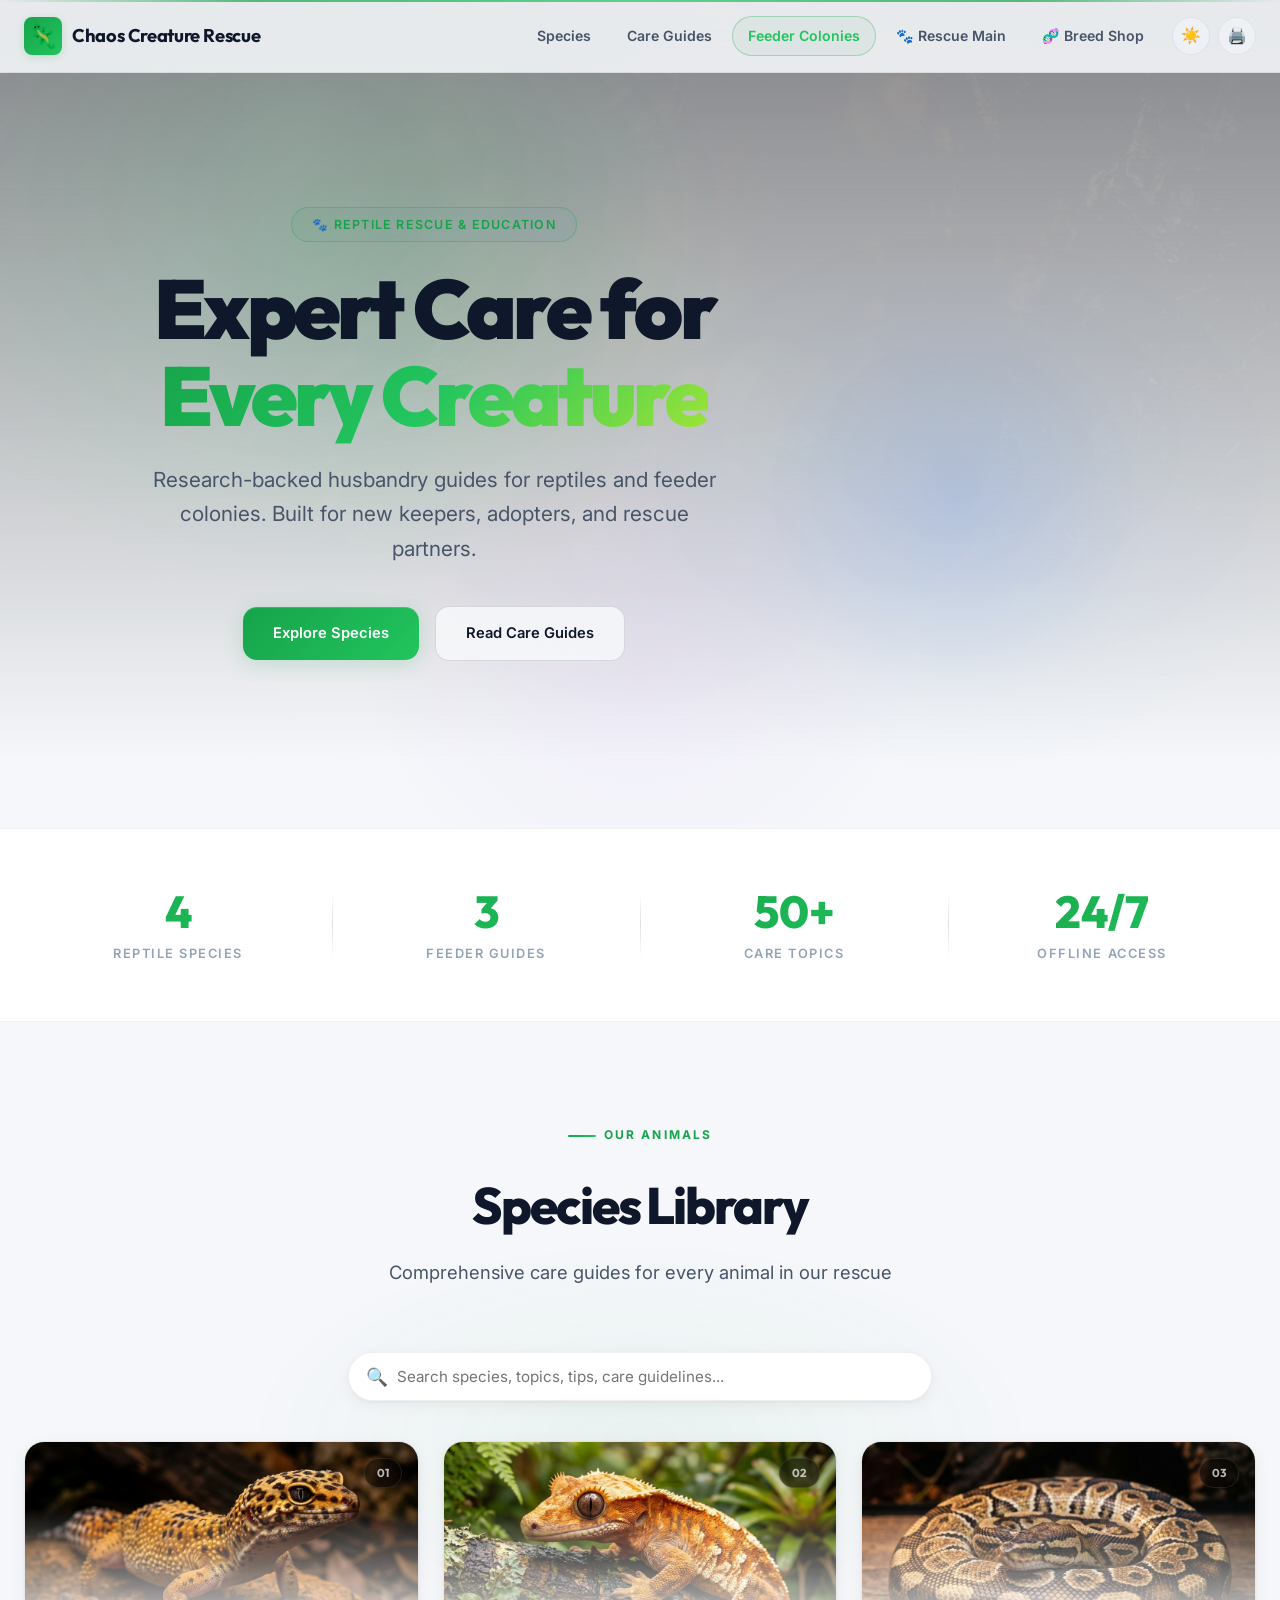
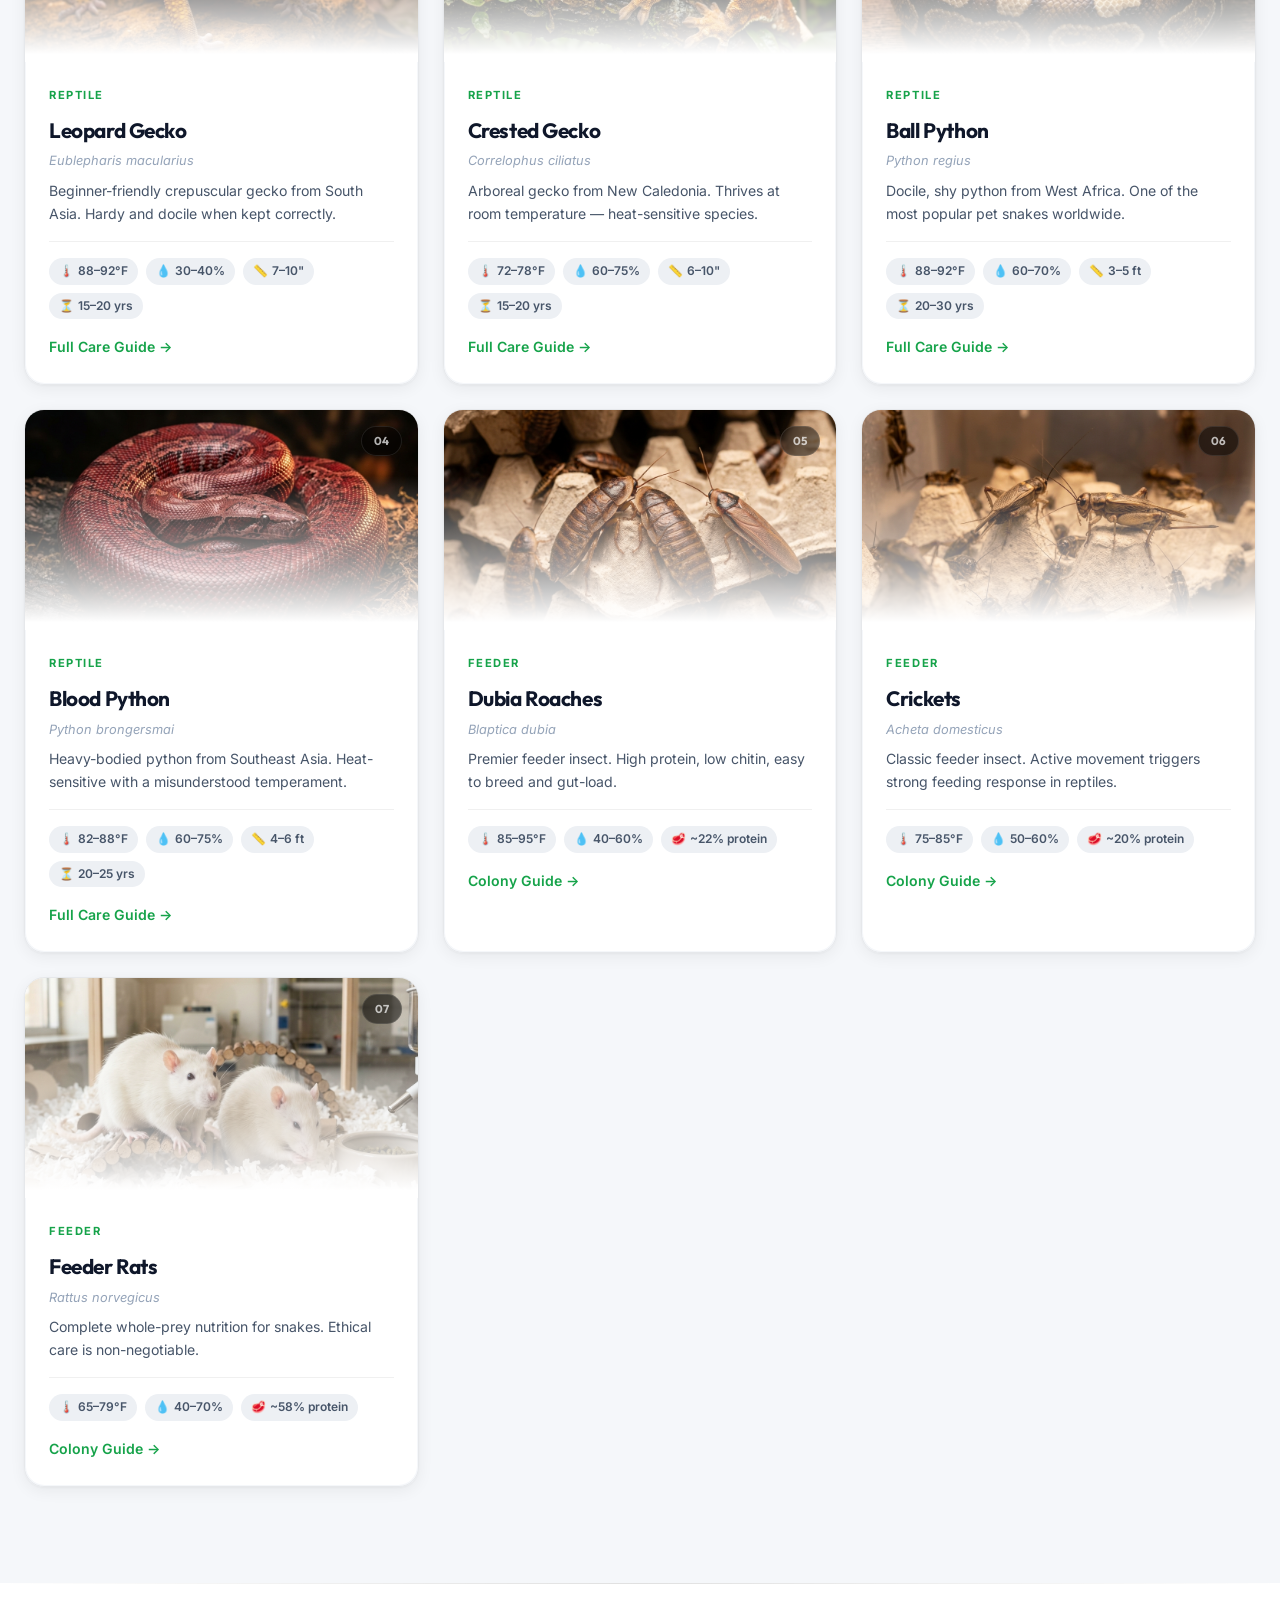
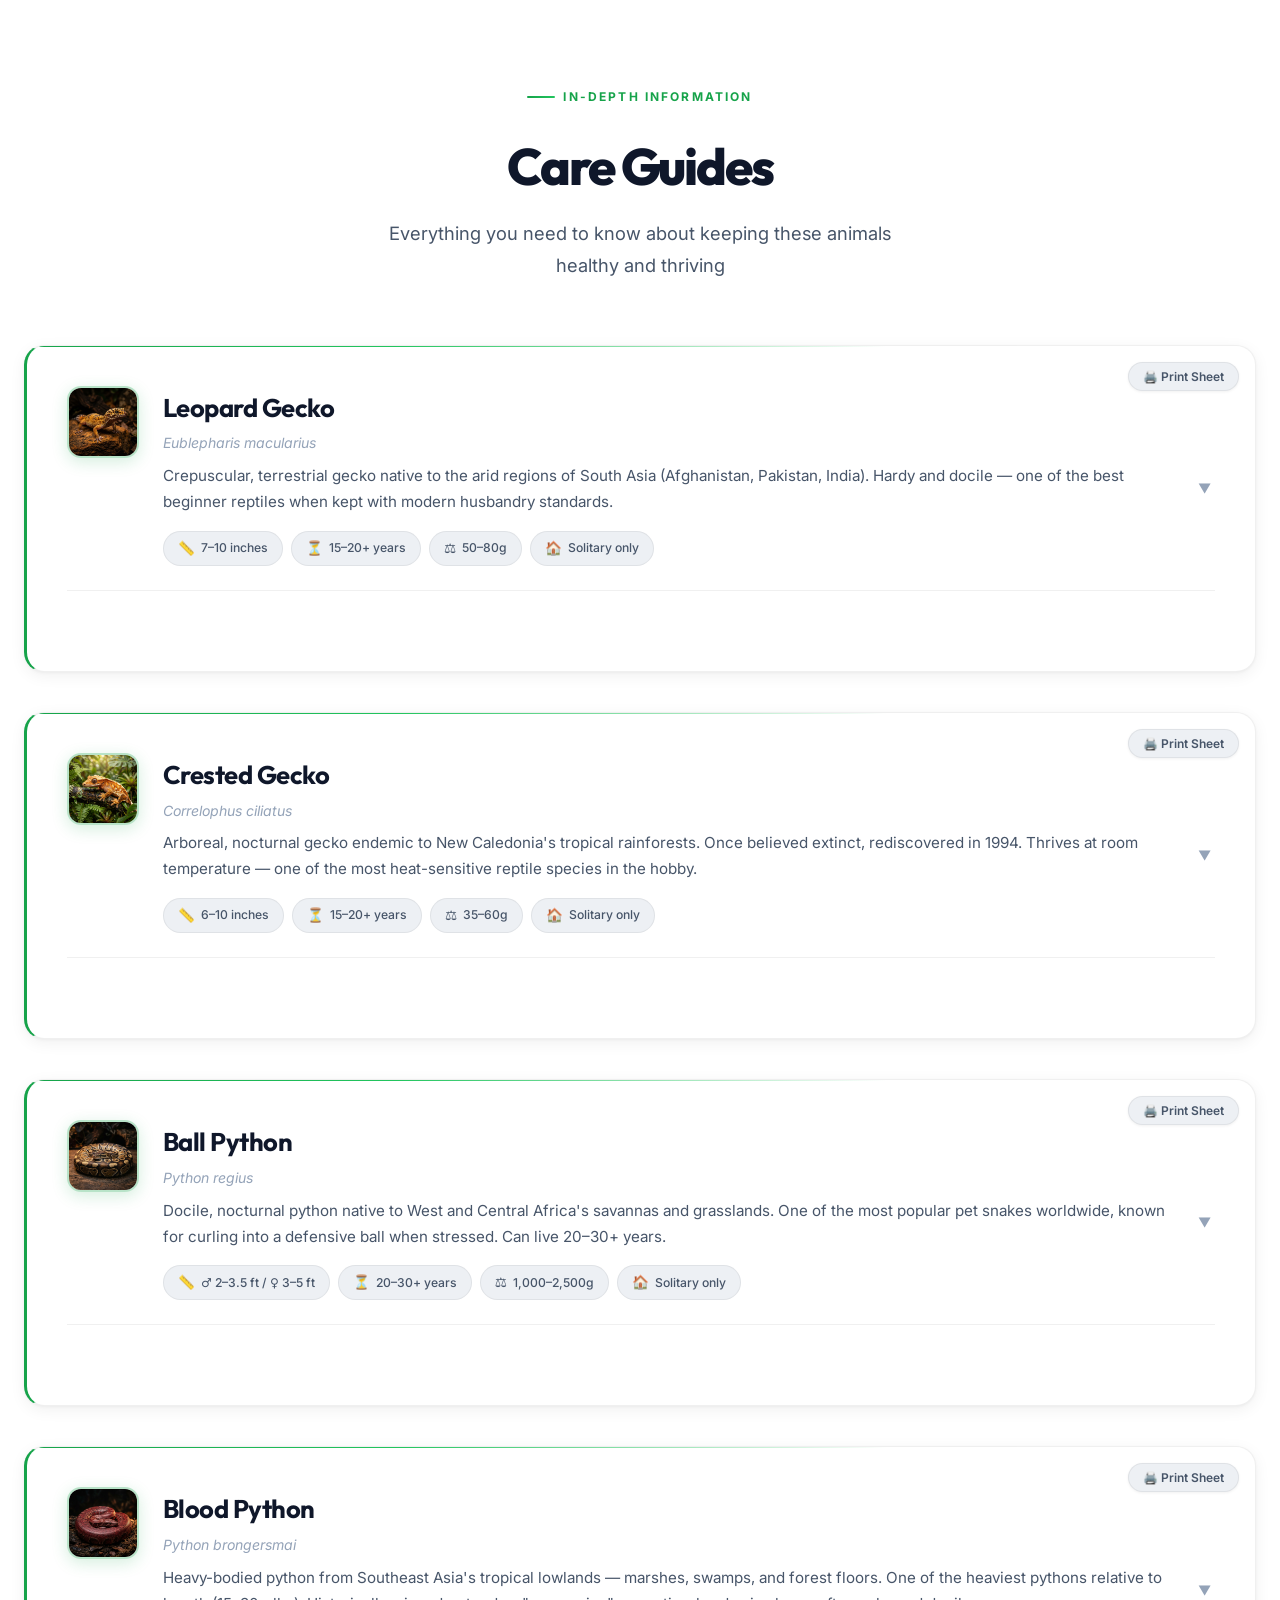
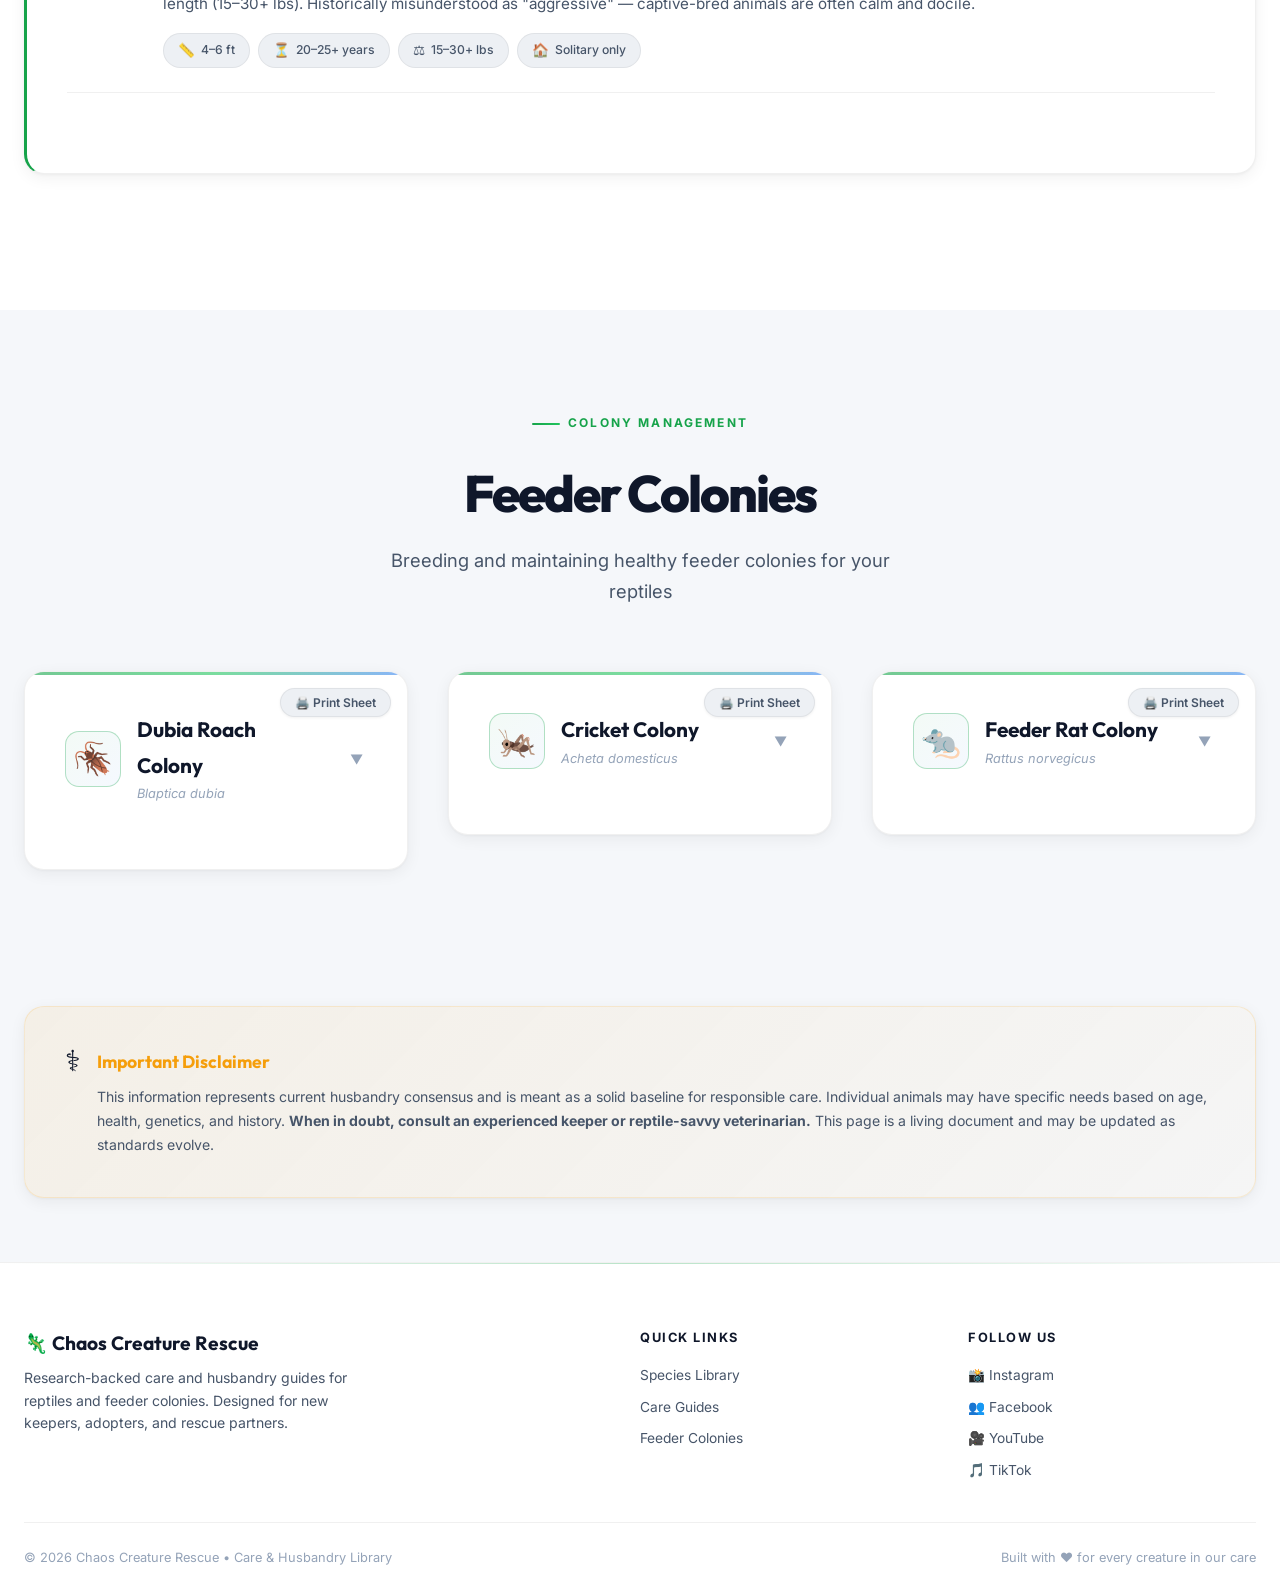
==== info/index.html @ b4761c8a "Initial commit of Chaos Creatures website: Rescue main, Care library, and Breed Shop." ====
<!DOCTYPE html>
<html lang="en">
<head>
  <meta charset="UTF-8" />
  <meta name="viewport" content="width=device-width, initial-scale=1.0" />
  <meta name="description" content="Chaos Creature Rescue — Expert care and husbandry guides for reptiles and feeder colonies. Accurate, research-backed information for keepers, adopters, and rescue partners." />
  <meta name="theme-color" content="#0a0c10" />
  <meta name="apple-mobile-web-app-capable" content="yes" />
  <meta name="apple-mobile-web-app-status-bar-style" content="black-translucent" />

  <title>Chaos Creature Rescue · Care &amp; Husbandry Library</title>

  <link rel="manifest" href="manifest.json" />
  <link rel="icon" href="data:image/svg+xml,<svg xmlns='http://www.w3.org/2000/svg' viewBox='0 0 100 100'><text y='.9em' font-size='90'>🦎</text></svg>" />
  <link rel="apple-touch-icon" href="data:image/svg+xml,<svg xmlns='http://www.w3.org/2000/svg' viewBox='0 0 100 100'><text y='.9em' font-size='90'>🦎</text></svg>" />

  <link rel="preconnect" href="https://fonts.googleapis.com" />
  <link rel="preconnect" href="https://fonts.gstatic.com" crossorigin />
  <link href="https://fonts.googleapis.com/css2?family=Inter:wght@300;400;500;600;700;800;900&family=Outfit:wght@400;500;600;700;800&display=swap" rel="stylesheet" />
  <link rel="stylesheet" href="styles.css" />
</head>

<body>

<!-- SKIP LINK -->
<a href="#main-content" class="skip-link">Skip to main content</a>

<!-- OVERLAY FOR MOBILE NAV -->
<div class="nav-overlay" id="navOverlay"></div>

<!-- ============================================================
     NAVIGATION
     ============================================================ -->
<header class="navbar-fixed" id="navbar">
  <nav class="navbar" aria-label="Main navigation">
    <div class="container">
      <div class="nav-brand">
        <span class="logo-icon" aria-hidden="true">🦎</span>
        <h2>Chaos Creature Rescue</h2>
      </div>

      <button class="nav-toggle" id="navToggle" aria-label="Toggle navigation menu" aria-expanded="false">
        <span></span>
        <span></span>
        <span></span>
      </button>

      <ul class="nav-menu" id="navMenu" role="menubar">
        <li role="none"><a href="#species" role="menuitem">Species</a></li>
        <li role="none"><a href="#guides" role="menuitem">Care Guides</a></li>
        <li role="none"><a href="#feeders" role="menuitem">Feeder Colonies</a></li>
        <li role="none"><a href="http://www.chaoscreaturesmi.org" role="menuitem">🐾 Rescue Main</a></li>
        <li role="none"><a href="http://www.chaoscreaturesmi.online" role="menuitem">🧬 Breed Shop</a></li>


        <!-- Actions Grouped -->
        <li class="nav-actions-group" role="none">
          <button class="theme-btn" id="themeToggle" aria-label="Toggle dark/light theme" title="Toggle theme">🌙</button>
          <button class="nav-action-btn" id="printBtn" aria-label="Print care guides" title="Print">🖨️</button>
          <span id="installBtnWrapper" style="display:none;">
            <button class="nav-action-btn" id="installBtn" aria-label="Install app" title="Install App">📲</button>
          </span>
        </li>
      </ul>
    </div>
  </nav>
</header>

<!-- ============================================================
     MAIN CONTENT
     ============================================================ -->
<main id="main-content">

<!-- ============================================================
     HERO SECTION
     ============================================================ -->
<section class="hero">
  <div class="hero-bg" aria-hidden="true"></div>
  <div class="container">
    <div class="hero-content">
      <div class="hero-label">🐾 Reptile Rescue &amp; Education</div>
      <h1 class="hero-title">
        Expert Care for<br /><span class="accent">Every Creature</span>
      </h1>
      <p class="hero-subtitle">
        Research-backed husbandry guides for reptiles and feeder colonies. Built for new keepers, adopters, and rescue partners.
      </p>
      <div class="hero-actions">
        <a href="#species" class="btn btn-primary">Explore Species</a>
        <a href="#guides" class="btn btn-secondary">Read Care Guides</a>
      </div>
    </div>
  </div>
</section>

<!-- ============================================================
     STATS BAR
     ============================================================ -->
<div class="stats-bar">
  <div class="container">
    <div class="stats-grid">
      <div class="stat-item animate-on-scroll">
        <h3>4</h3>
        <p>Reptile Species</p>
      </div>
      <div class="stat-item animate-on-scroll">
        <h3>3</h3>
        <p>Feeder Guides</p>
      </div>
      <div class="stat-item animate-on-scroll">
        <h3>50+</h3>
        <p>Care Topics</p>
      </div>
      <div class="stat-item animate-on-scroll">
        <h3>24/7</h3>
        <p>Offline Access</p>
      </div>
    </div>
  </div>
</div>

<!-- ============================================================
     SPECIES GRID
     ============================================================ -->
<section class="species-section" id="species">
  <div class="container">
    <div class="section-header">
      <div class="section-label">Our Animals</div>
      <h2>Species Library</h2>
      <p>Comprehensive care guides for every animal in our rescue</p>
    </div>

    <!-- Search Library Centered -->
    <div class="library-search-container animate-on-scroll">
      <span class="search-icon" aria-hidden="true">🔍</span>
      <input type="search" id="searchInput" placeholder="Search species, topics, tips, care guidelines..." aria-label="Search care library" autocomplete="off" />
      <button id="searchClear" class="search-clear" aria-label="Clear search" style="display:none;">✕</button>
    </div>

    <div class="species-grid stagger-children" id="speciesGrid">

      <!-- LEOPARD GECKO -->
      <article class="species-card animate-on-scroll" data-species="leopard-gecko">
        <div class="card-image-wrapper">
          <img src="images/leopard-gecko.png" alt="Leopard Gecko — Eublepharis macularius" class="card-image" loading="lazy" />
          <div class="card-number">01</div>
        </div>
        <div class="card-body">
          <div class="card-category">Reptile</div>
          <h3>Leopard Gecko</h3>
          <p class="card-scientific">Eublepharis macularius</p>
          <p class="card-desc">Beginner-friendly crepuscular gecko from South Asia. Hardy and docile when kept correctly.</p>
          <div class="card-meta">
            <div class="meta-item">🌡️ <span>88–92°F</span></div>
            <div class="meta-item">💧 <span>30–40%</span></div>
            <div class="meta-item">📏 <span>7–10"</span></div>
            <div class="meta-item">⏳ <span>15–20 yrs</span></div>
          </div>
          <a href="#guide-leopard-gecko" class="card-link">Full Care Guide →</a>
        </div>
      </article>

      <!-- CRESTED GECKO -->
      <article class="species-card animate-on-scroll" data-species="crested-gecko">
        <div class="card-image-wrapper">
          <img src="images/crested-gecko.png" alt="Crested Gecko — Correlophus ciliatus" class="card-image" loading="lazy" />
          <div class="card-number">02</div>
        </div>
        <div class="card-body">
          <div class="card-category">Reptile</div>
          <h3>Crested Gecko</h3>
          <p class="card-scientific">Correlophus ciliatus</p>
          <p class="card-desc">Arboreal gecko from New Caledonia. Thrives at room temperature — heat-sensitive species.</p>
          <div class="card-meta">
            <div class="meta-item">🌡️ <span>72–78°F</span></div>
            <div class="meta-item">💧 <span>60–75%</span></div>
            <div class="meta-item">📏 <span>6–10"</span></div>
            <div class="meta-item">⏳ <span>15–20 yrs</span></div>
          </div>
          <a href="#guide-crested-gecko" class="card-link">Full Care Guide →</a>
        </div>
      </article>

      <!-- BALL PYTHON -->
      <article class="species-card animate-on-scroll" data-species="ball-python">
        <div class="card-image-wrapper">
          <img src="images/ball-python.png" alt="Ball Python — Python regius" class="card-image" loading="lazy" />
          <div class="card-number">03</div>
        </div>
        <div class="card-body">
          <div class="card-category">Reptile</div>
          <h3>Ball Python</h3>
          <p class="card-scientific">Python regius</p>
          <p class="card-desc">Docile, shy python from West Africa. One of the most popular pet snakes worldwide.</p>
          <div class="card-meta">
            <div class="meta-item">🌡️ <span>88–92°F</span></div>
            <div class="meta-item">💧 <span>60–70%</span></div>
            <div class="meta-item">📏 <span>3–5 ft</span></div>
            <div class="meta-item">⏳ <span>20–30 yrs</span></div>
          </div>
          <a href="#guide-ball-python" class="card-link">Full Care Guide →</a>
        </div>
      </article>

      <!-- BLOOD PYTHON -->
      <article class="species-card animate-on-scroll" data-species="blood-python">
        <div class="card-image-wrapper">
          <img src="images/blood-python.png" alt="Blood Python — Python brongersmai" class="card-image" loading="lazy" />
          <div class="card-number">04</div>
        </div>
        <div class="card-body">
          <div class="card-category">Reptile</div>
          <h3>Blood Python</h3>
          <p class="card-scientific">Python brongersmai</p>
          <p class="card-desc">Heavy-bodied python from Southeast Asia. Heat-sensitive with a misunderstood temperament.</p>
          <div class="card-meta">
            <div class="meta-item">🌡️ <span>82–88°F</span></div>
            <div class="meta-item">💧 <span>60–75%</span></div>
            <div class="meta-item">📏 <span>4–6 ft</span></div>
            <div class="meta-item">⏳ <span>20–25 yrs</span></div>
          </div>
          <a href="#guide-blood-python" class="card-link">Full Care Guide →</a>
        </div>
      </article>

      <!-- DUBIA ROACHES -->
      <article class="species-card animate-on-scroll" data-species="dubia-roaches">
        <div class="card-image-wrapper">
          <img src="images/dubia-roaches.png" alt="Dubia Roaches — Blaptica dubia" class="card-image" loading="lazy" />
          <div class="card-number">05</div>
        </div>
        <div class="card-body">
          <div class="card-category">Feeder</div>
          <h3>Dubia Roaches</h3>
          <p class="card-scientific">Blaptica dubia</p>
          <p class="card-desc">Premier feeder insect. High protein, low chitin, easy to breed and gut-load.</p>
          <div class="card-meta">
            <div class="meta-item">🌡️ <span>85–95°F</span></div>
            <div class="meta-item">💧 <span>40–60%</span></div>
            <div class="meta-item">🥩 <span>~22% protein</span></div>
          </div>
          <a href="#guide-dubia-roaches" class="card-link">Colony Guide →</a>
        </div>
      </article>

      <!-- CRICKETS -->
      <article class="species-card animate-on-scroll" data-species="crickets">
        <div class="card-image-wrapper">
          <img src="images/crickets.png" alt="Crickets — Acheta domesticus" class="card-image" loading="lazy" />
          <div class="card-number">06</div>
        </div>
        <div class="card-body">
          <div class="card-category">Feeder</div>
          <h3>Crickets</h3>
          <p class="card-scientific">Acheta domesticus</p>
          <p class="card-desc">Classic feeder insect. Active movement triggers strong feeding response in reptiles.</p>
          <div class="card-meta">
            <div class="meta-item">🌡️ <span>75–85°F</span></div>
            <div class="meta-item">💧 <span>50–60%</span></div>
            <div class="meta-item">🥩 <span>~20% protein</span></div>
          </div>
          <a href="#guide-crickets" class="card-link">Colony Guide →</a>
        </div>
      </article>

      <!-- FEEDER RATS -->
      <article class="species-card animate-on-scroll" data-species="feeder-rats">
        <div class="card-image-wrapper">
          <img src="images/feeder-rats.png" alt="Feeder Rats — Rattus norvegicus" class="card-image" loading="lazy" />
          <div class="card-number">07</div>
        </div>
        <div class="card-body">
          <div class="card-category">Feeder</div>
          <h3>Feeder Rats</h3>
          <p class="card-scientific">Rattus norvegicus</p>
          <p class="card-desc">Complete whole-prey nutrition for snakes. Ethical care is non-negotiable.</p>
          <div class="card-meta">
            <div class="meta-item">🌡️ <span>65–79°F</span></div>
            <div class="meta-item">💧 <span>40–70%</span></div>
            <div class="meta-item">🥩 <span>~58% protein</span></div>
          </div>
          <a href="#guide-feeder-rats" class="card-link">Colony Guide →</a>
        </div>
      </article>

    </div><!-- /species-grid -->

    <!-- No search results message -->
    <div class="no-results" id="noResults" style="display:none;">
      <div class="no-results-icon">🔍</div>
      <p>No species match your search. Try different keywords.</p>
    </div>

  </div>
</section>

<!-- ============================================================
     DETAILED CARE GUIDES
     ============================================================ -->
<section class="guides-section" id="guides">
  <div class="container">
    <div class="section-header">
      <div class="section-label">In-Depth Information</div>
      <h2>Care Guides</h2>
      <p>Everything you need to know about keeping these animals healthy and thriving</p>
    </div>

    <!-- ==================== LEOPARD GECKO ==================== -->
    <div class="guide-card animate-on-scroll" id="guide-leopard-gecko" data-species="leopard-gecko">
      <button class="card-print-btn" aria-label="Print only this care sheet" title="Print Care Sheet">🖨️ Print Sheet</button>
      <div class="guide-header">
        <div class="guide-icon"><img src="images/leopard-gecko.png" alt="" /></div>
        <div class="guide-title-group">
          <h3>Leopard Gecko</h3>
          <p class="guide-scientific">Eublepharis macularius</p>
          <p class="guide-intro">Crepuscular, terrestrial gecko native to the arid regions of South Asia (Afghanistan, Pakistan, India). Hardy and docile — one of the best beginner reptiles when kept with modern husbandry standards.</p>
          <div class="guide-quick-stats">
            <span class="quick-stat"><span class="qs-icon">📏</span> 7–10 inches</span>
            <span class="quick-stat"><span class="qs-icon">⏳</span> 15–20+ years</span>
            <span class="quick-stat"><span class="qs-icon">⚖️</span> 50–80g</span>
            <span class="quick-stat"><span class="qs-icon">🏠</span> Solitary only</span>
          </div>
        </div>
      </div>

      <div class="guide-grid">
        <div>
          <div class="guide-block">
            <h4>🏠 Enclosure &amp; Environment</h4>
            <ul>
              <li><strong>Minimum size:</strong> 40-gallon breeder (36"×18"×18"). Larger (4'×2'×2') increasingly recommended for optimal welfare. The old 20-gallon minimum is outdated.</li>
              <li><strong>Substrate:</strong> Paper towels (juveniles/quarantine), slate tile, or 50/50 organic topsoil + play sand mix. <em>Avoid</em> calcium sand, wood chips, walnut shells, and reptile carpet (catches claws).</li>
              <li><strong>Hides:</strong> Minimum 3 — warm side, cool side, and a <strong>humid/moist hide</strong> with damp sphagnum moss (critical for shedding).</li>
              <li><strong>Decor:</strong> Rocks, driftwood, climbing opportunities. Despite being terrestrial, they do climb.</li>
              <li><strong>Housing:</strong> Solitary ONLY — leopard geckos are territorial and must never be cohoused.</li>
            </ul>
          </div>

          <div class="guide-block">
            <h4>🌡️ Temperature</h4>
            <ul>
              <li><strong>Basking spot:</strong> 88–92°F</li>
              <li><strong>Warm side:</strong> 85–90°F</li>
              <li><strong>Cool side:</strong> 75–80°F</li>
              <li><strong>Night drop:</strong> Down to ~70°F is fine</li>
              <li><strong>Heating:</strong> Overhead heating (halogen flood bulb or deep heat projector) preferred. ALL heat sources on a thermostat. Avoid colored bulbs (red/blue).</li>
            </ul>
          </div>

          <div class="guide-block">
            <h4>💧 Humidity</h4>
            <ul>
              <li><strong>Ambient:</strong> 30–40%</li>
              <li><strong>Humid hide:</strong> 70–80% inside the moist hide</li>
              <li>Mist the humid hide, NOT the whole tank</li>
              <li>Above 70% ambient → respiratory infections. Below 30% → dehydration</li>
              <li>Use a digital hygrometer — analog gauges are unreliable</li>
            </ul>
          </div>

          <div class="guide-block">
            <h4>💡 Lighting</h4>
            <ul>
              <li><strong>UVB:</strong> YES — low-level UVB is now recommended despite old advice. Use Arcadia ShadeDweller (7%) or Zoo Med Reptisun 5.0.</li>
              <li><strong>Photoperiod:</strong> 12 hours light / 12 hours dark</li>
              <li>Ensure shaded retreat areas so the gecko can self-regulate exposure</li>
            </ul>
          </div>
        </div>

        <div>
          <div class="guide-block">
            <h4>🍽️ Diet &amp; Feeding</h4>
            <ul>
              <li><strong>Diet:</strong> Strictly insectivorous — live insects only</li>
              <li><strong>Staples:</strong> Dubia roaches, crickets, mealworms</li>
              <li><strong>Treats:</strong> Superworms, waxworms (high fat — sparingly), hornworms</li>
              <li><strong>Juveniles (0–6 mo):</strong> Daily, 4–8 insects</li>
              <li><strong>Sub-adults (6–12 mo):</strong> Every other day, 5–8 insects</li>
              <li><strong>Adults (12+ mo):</strong> Every 2–3 days, 6–10 insects</li>
              <li><strong>Size rule:</strong> Never wider than the space between the gecko's eyes</li>
              <li><strong>Supplements:</strong> Calcium (no D3) dish available 24/7. Calcium with D3 dusted 2–3×/week (juveniles) or 1×/week (adults). Multivitamin 1×/week (juveniles), 1–2×/month (adults).</li>
              <li><strong>Gut-load:</strong> Feed insects quality diet 12–24 hours before feeding</li>
              <li><strong>Water:</strong> Fresh shallow dish, changed daily</li>
            </ul>
          </div>

          <div class="guide-block">
            <h4>🤚 Handling &amp; Temperament</h4>
            <ul>
              <li>Generally docile, inquisitive, rarely bite</li>
              <li>Wait 2+ weeks after bringing home before handling</li>
              <li>Support from underneath — <strong>NEVER grab the tail</strong> (they drop them)</li>
              <li>Keep sessions to 10–15 minutes</li>
              <li><strong>Stress signs:</strong> Tail waving, rapid breathing, glass surfing, refusing food, tail drop</li>
            </ul>
          </div>

          <div class="guide-block">
            <h4>🏥 Health Concerns</h4>
            <ul>
              <li><strong>Metabolic Bone Disease (MBD):</strong> Rubbery jaw, bowed limbs, tremors. From insufficient calcium/D3/UVB.</li>
              <li><strong>Stuck shed:</strong> Retained skin on toes, tail, eyes. Can cause constriction necrosis.</li>
              <li><strong>Parasites:</strong> Cryptosporidium, pinworms. Routine fecal checks recommended.</li>
              <li><strong>Obesity:</strong> Fat deposits behind front legs ("armpit bubbles"). Reduce waxworms.</li>
              <li><strong>Red flags:</strong> Lethargy, weight loss, swollen limbs, incomplete sheds, discolored stool.</li>
            </ul>
          </div>

          <div class="callout callout-tip">
            <strong>🔑 Pro Tip</strong>
            The humid hide is NON-NEGOTIABLE. The #1 beginner mistake is skipping it. A simple Tupperware with a hole cut in the lid and damp sphagnum moss inside prevents the most common health issue new keepers face — stuck shed.
          </div>
        </div>
      </div>
    </div>

    <!-- ==================== CRESTED GECKO ==================== -->
    <div class="guide-card animate-on-scroll" id="guide-crested-gecko" data-species="crested-gecko">
      <button class="card-print-btn" aria-label="Print only this care sheet" title="Print Care Sheet">🖨️ Print Sheet</button>
      <div class="guide-header">
        <div class="guide-icon"><img src="images/crested-gecko.png" alt="" /></div>
        <div class="guide-title-group">
          <h3>Crested Gecko</h3>
          <p class="guide-scientific">Correlophus ciliatus</p>
          <p class="guide-intro">Arboreal, nocturnal gecko endemic to New Caledonia's tropical rainforests. Once believed extinct, rediscovered in 1994. Thrives at room temperature — one of the most heat-sensitive reptile species in the hobby.</p>
          <div class="guide-quick-stats">
            <span class="quick-stat"><span class="qs-icon">📏</span> 6–10 inches</span>
            <span class="quick-stat"><span class="qs-icon">⏳</span> 15–20+ years</span>
            <span class="quick-stat"><span class="qs-icon">⚖️</span> 35–60g</span>
            <span class="quick-stat"><span class="qs-icon">🏠</span> Solitary only</span>
          </div>
        </div>
      </div>

      <div class="guide-grid">
        <div>
          <div class="guide-block">
            <h4>🏠 Enclosure &amp; Environment</h4>
            <ul>
              <li><strong>Adults:</strong> Minimum 18"×18"×24" — MUST be vertically oriented (arboreal species). 24"×18"×36" or larger is ideal.</li>
              <li><strong>Juveniles:</strong> 12"×12"×18" front-opening enclosure</li>
              <li><strong>Substrate:</strong> Paper towels (juveniles), coconut fiber, sphagnum moss, or bioactive soil mixes. <em>Avoid</em> loose particles for hatchlings.</li>
              <li><strong>Decor:</strong> Dense foliage (live or artificial), cork bark tubes, branches, magnetic feeding ledges at various heights. Multiple hiding spots at different levels.</li>
              <li><strong>Housing:</strong> Solitary — territorial, must be housed individually.</li>
            </ul>
          </div>

          <div class="guide-block">
            <h4>🌡️ Temperature</h4>
            <ul>
              <li><strong>Ideal range:</strong> 72–78°F</li>
              <li><strong>Basking spot:</strong> 82–85°F maximum</li>
              <li><strong>Night drop:</strong> 65–72°F (natural drop is beneficial)</li>
              <li><strong>Heating:</strong> Low-wattage overhead source if needed. Many homes are fine at room temperature.</li>
            </ul>
            <div class="callout callout-danger">
              <strong>⚠️ Critical Warning</strong>
              Temperatures above 85°F can be LETHAL to crested geckos. This species is extremely heat-sensitive. In warm climates, focus on COOLING strategies rather than heating.
            </div>
          </div>

          <div class="guide-block">
            <h4>💧 Humidity</h4>
            <ul>
              <li><strong>Range:</strong> 60–75% with daily cycling</li>
              <li>Mist heavily at night (spike to 80%+), allow to dry to ~50% during the day</li>
              <li>Good ventilation prevents stagnant air</li>
              <li>Never keep enclosure constantly wet — causes respiratory infections</li>
            </ul>
          </div>

          <div class="guide-block">
            <h4>💡 Lighting</h4>
            <ul>
              <li><strong>UVB:</strong> Low-level UVB (5–6% T5 linear) now recommended for optimal health and D3 synthesis</li>
              <li><strong>Photoperiod:</strong> 12 hours light / 12 hours dark</li>
            </ul>
          </div>
        </div>

        <div>
          <div class="guide-block">
            <h4>🍽️ Diet &amp; Feeding</h4>
            <ul>
              <li><strong>Primary:</strong> Commercial Crested Gecko Diet (CGD) — Pangea or Repashy are the gold standards</li>
              <li><strong>Insects (supplemental):</strong> Gut-loaded crickets or dubias 1–2×/week as enrichment — not required if using complete CGD</li>
              <li><strong>Juveniles:</strong> Fresh CGD every 24–48 hours, insects 2×/week</li>
              <li><strong>Adults:</strong> Fresh CGD every 48 hours, insects 1×/week (optional)</li>
              <li><strong>NEVER use baby food</strong> as a CGD substitute</li>
              <li><strong>Water:</strong> Misting provides drinking water (they lick droplets). Also offer a shallow dish.</li>
            </ul>
          </div>

          <div class="guide-block">
            <h4>🤚 Handling &amp; Temperament</h4>
            <ul>
              <li>Generally docile and calm with individual variation — some are jumpy</li>
              <li>Wait 2 weeks after bringing home before handling</li>
              <li>"Hand walking" — let them move hand-to-hand</li>
              <li><strong>Tails do NOT regenerate</strong> — drops are permanent and cosmetic only ("frog butt")</li>
              <li><strong>Stress signs:</strong> Frantic jumping, barking/squeaking, firing down (pale color), refusing food</li>
            </ul>
          </div>

          <div class="guide-block">
            <h4>🏥 Health Concerns</h4>
            <ul>
              <li><strong>MBD:</strong> Rubbery jaw, deformed limbs. Prevented with proper CGD + UVB.</li>
              <li><strong>Tail drop:</strong> Permanent — no regrowth. Cosmetic only, they live normally.</li>
              <li><strong>Respiratory infections:</strong> From excessive constant humidity, poor ventilation.</li>
              <li><strong>Stuck shed:</strong> Especially on toes — can cause toe loss.</li>
              <li><strong>Floppy Tail Syndrome:</strong> Tail hangs over back during rest. Related to sleeping positions on glass.</li>
              <li><strong>Red flags:</strong> Weight loss, wobbly movement, mouth gaping, discharge, loss of toes.</li>
            </ul>
          </div>

          <div class="callout callout-tip">
            <strong>🔑 Pro Tip</strong>
            Temperature kills cresties — literally. The #1 mistake is overheating. Unlike most reptiles, crested geckos thrive at room temperature in most homes. If you live in a warm climate, invest in cooling (AC, fans) rather than heating.
          </div>
        </div>
      </div>
    </div>

    <!-- ==================== BALL PYTHON ==================== -->
    <div class="guide-card animate-on-scroll" id="guide-ball-python" data-species="ball-python">
      <button class="card-print-btn" aria-label="Print only this care sheet" title="Print Care Sheet">🖨️ Print Sheet</button>
      <div class="guide-header">
        <div class="guide-icon"><img src="images/ball-python.png" alt="" /></div>
        <div class="guide-title-group">
          <h3>Ball Python</h3>
          <p class="guide-scientific">Python regius</p>
          <p class="guide-intro">Docile, nocturnal python native to West and Central Africa's savannas and grasslands. One of the most popular pet snakes worldwide, known for curling into a defensive ball when stressed. Can live 20–30+ years.</p>
          <div class="guide-quick-stats">
            <span class="quick-stat"><span class="qs-icon">📏</span> ♂ 2–3.5 ft / ♀ 3–5 ft</span>
            <span class="quick-stat"><span class="qs-icon">⏳</span> 20–30+ years</span>
            <span class="quick-stat"><span class="qs-icon">⚖️</span> 1,000–2,500g</span>
            <span class="quick-stat"><span class="qs-icon">🏠</span> Solitary only</span>
          </div>
        </div>
      </div>

      <div class="guide-grid">
        <div>
          <div class="guide-block">
            <h4>🏠 Enclosure &amp; Environment</h4>
            <ul>
              <li><strong>Adults:</strong> 4'×2'×2' (120-gallon equivalent) is the modern standard. The old 40-gallon minimum is outdated.</li>
              <li><strong>Juveniles:</strong> Can start in 20-gallon or equivalent tubs</li>
              <li><strong>Material:</strong> PVC enclosures strongly recommended over glass (better heat/humidity retention)</li>
              <li><strong>Substrate:</strong> Coconut husk chips, cypress mulch, coconut fiber, or bioactive mix. <em>Avoid</em> pine, cedar (toxic), aspen (poor humidity), calcium sand.</li>
              <li><strong>Hides:</strong> Minimum 2 secure, snug-fitting hides (warm + cool side). Add cork bark, branches, plants for clutter — snakes feel insecure in empty enclosures.</li>
              <li><strong>Water:</strong> Large, sturdy, tip-resistant bowl</li>
            </ul>
          </div>

          <div class="guide-block">
            <h4>🌡️ Temperature</h4>
            <ul>
              <li><strong>Basking spot:</strong> 88–92°F</li>
              <li><strong>Warm side:</strong> 85–90°F</li>
              <li><strong>Cool side:</strong> 75–80°F</li>
              <li><strong>Night drop:</strong> To 72–75°F</li>
              <li><strong>Heating:</strong> Overhead (halogen, deep heat projector, or CHE). ALWAYS on a thermostat. Avoid heat rocks (burn risk).</li>
            </ul>
          </div>

          <div class="guide-block">
            <h4>💧 Humidity</h4>
            <ul>
              <li><strong>Ambient:</strong> 60–70%</li>
              <li><strong>Shedding:</strong> Bump to 70–80%. Humid hide with damp moss helps.</li>
              <li>PVC enclosures hold humidity far better than glass</li>
              <li>Healthy shed should come off in one complete piece</li>
            </ul>
          </div>

          <div class="guide-block">
            <h4>💡 Lighting</h4>
            <ul>
              <li><strong>UVB:</strong> Now recommended — low-output T5 HO (5–7% UVB). Provide shade/hides for self-regulation.</li>
              <li><strong>Photoperiod:</strong> 12 hours light / 12 hours dark</li>
            </ul>
          </div>
        </div>

        <div>
          <div class="guide-block">
            <h4>🍽️ Diet &amp; Feeding</h4>
            <ul>
              <li><strong>Food:</strong> Whole rodents — mice (juveniles) transitioning to rats</li>
              <li><strong>Frozen-thawed STRONGLY recommended</strong> over live (prevents injury)</li>
              <li><strong>Hatchlings:</strong> Every 5–7 days</li>
              <li><strong>Sub-adults:</strong> Every 7–10 days</li>
              <li><strong>Adults:</strong> Every 10–14 days</li>
              <li><strong>Size:</strong> ~10–15% body weight, roughly the width of the thickest part of the body</li>
              <li><strong>Supplements:</strong> NOT required — whole prey is nutritionally complete</li>
              <li><strong>Water:</strong> Large bowl, changed every 2–3 days minimum</li>
            </ul>
          </div>

          <div class="guide-block">
            <h4>🤚 Handling &amp; Temperament</h4>
            <ul>
              <li>Generally docile, calm, shy — one of the most handleable snakes</li>
              <li>Allow 5–7 days to settle before first handling</li>
              <li><strong>No handling 48–72 hours after feeding</strong> (prevents regurgitation)</li>
              <li>Approach from the side, not above (overhead = predator)</li>
              <li>Use hook/tap training to distinguish handling from feeding</li>
              <li><strong>Stress signs:</strong> Balling up, hissing, striking, musking, excessive soaking</li>
            </ul>
          </div>

          <div class="guide-block">
            <h4>🏥 Health Concerns</h4>
            <ul>
              <li><strong>Respiratory infections:</strong> Wheezing, clicking, mucus bubbles. From low temps or excess humidity.</li>
              <li><strong>Shed issues:</strong> Retained eye caps, incomplete sheds. From low humidity.</li>
              <li><strong>Mites:</strong> Tiny black specks, excessive soaking. Treat immediately.</li>
              <li><strong>Mouth rot (Stomatitis):</strong> Swollen gums, pus.</li>
              <li><strong>Nidovirus / IBD:</strong> Fatal viral diseases. Strict quarantine for new arrivals.</li>
              <li><strong>Red flags:</strong> Wheezing, stargazing, regurgitation, weight loss.</li>
            </ul>
          </div>

          <div class="callout callout-tip">
            <strong>🔑 Pro Tip</strong>
            Ball pythons go off feed — it's NORMAL. Healthy balls commonly refuse food for weeks or months (especially males in winter). If husbandry is correct and weight is stable, DON'T PANIC. Verify temps and humidity first, then be patient. Never force-feed.
          </div>
        </div>
      </div>
    </div>

    <!-- ==================== BLOOD PYTHON ==================== -->
    <div class="guide-card animate-on-scroll" id="guide-blood-python" data-species="blood-python">
      <button class="card-print-btn" aria-label="Print only this care sheet" title="Print Care Sheet">🖨️ Print Sheet</button>
      <div class="guide-header">
        <div class="guide-icon"><img src="images/blood-python.png" alt="" /></div>
        <div class="guide-title-group">
          <h3>Blood Python</h3>
          <p class="guide-scientific">Python brongersmai</p>
          <p class="guide-intro">Heavy-bodied python from Southeast Asia's tropical lowlands — marshes, swamps, and forest floors. One of the heaviest pythons relative to length (15–30+ lbs). Historically misunderstood as "aggressive" — captive-bred animals are often calm and docile.</p>
          <div class="guide-quick-stats">
            <span class="quick-stat"><span class="qs-icon">📏</span> 4–6 ft</span>
            <span class="quick-stat"><span class="qs-icon">⏳</span> 20–25+ years</span>
            <span class="quick-stat"><span class="qs-icon">⚖️</span> 15–30+ lbs</span>
            <span class="quick-stat"><span class="qs-icon">🏠</span> Solitary only</span>
          </div>
        </div>
      </div>

      <div class="guide-grid">
        <div>
          <div class="guide-block">
            <h4>🏠 Enclosure &amp; Environment</h4>
            <ul>
              <li><strong>Adults:</strong> 48"×24"×24" minimum. PVC or wooden vivariums strongly recommended.</li>
              <li><strong>Juveniles:</strong> Can start in smaller tubs (helps them feel secure)</li>
              <li><strong>Substrate:</strong> Cypress mulch (top choice), large coconut husk chips. <em>Avoid</em> small coco chips (can cause stomatitis), pine/cedar.</li>
              <li><strong>Hides:</strong> Multiple secure, opaque, snug-fitting hides. Opaque enclosure walls reduce stress.</li>
              <li><strong>Water:</strong> Large, heavy, tip-resistant bowl big enough to soak in</li>
            </ul>
          </div>

          <div class="guide-block">
            <h4>🌡️ Temperature</h4>
            <ul>
              <li><strong>Basking spot:</strong> 84–88°F</li>
              <li><strong>Warm side:</strong> 82–88°F</li>
              <li><strong>Cool side:</strong> 76–80°F</li>
              <li><strong>Night drop:</strong> To 72–75°F</li>
              <li><strong>Heating:</strong> Overhead radiant heat on thermostat. Deep heat projectors or CHE work well in PVC.</li>
            </ul>
            <div class="callout callout-danger">
              <strong>⚠️ Critical Warning</strong>
              Blood pythons are EXTREMELY sensitive to overheating. Temperatures above 90°F cause rapid dehydration, food refusal, defensive behavior, and potentially death. Always use a thermostat. When in doubt, cooler is safer.
            </div>
          </div>

          <div class="guide-block">
            <h4>💧 Humidity</h4>
            <ul>
              <li><strong>Range:</strong> 60–75%</li>
              <li><strong>Shedding:</strong> Bump to 75–80%</li>
              <li>Good ventilation is CRITICAL — stale, wet conditions cause RIs and scale rot</li>
            </ul>
          </div>

          <div class="guide-block">
            <h4>💡 Lighting</h4>
            <ul>
              <li><strong>UVB:</strong> Recommended — low-strength (Arcadia Forest 6% or Zoo Med 5.0). Ample retreat areas required.</li>
              <li><strong>Photoperiod:</strong> 12 hours light / 12 hours dark</li>
            </ul>
          </div>
        </div>

        <div>
          <div class="guide-block">
            <h4>🍽️ Diet &amp; Feeding</h4>
            <ul>
              <li><strong>Food:</strong> Appropriately sized rats (adults), mice (babies/juveniles)</li>
              <li><strong>Frozen-thawed strongly recommended</strong></li>
              <li><strong>Juveniles:</strong> Every 7–10 days</li>
              <li><strong>Sub-adults:</strong> Every 10–14 days</li>
              <li><strong>Adults:</strong> Every 14–28 days (sedentary species — easily become obese!)</li>
              <li><strong>Size:</strong> Width of thickest part of body</li>
              <li><strong>Supplements:</strong> NOT required</li>
            </ul>
            <div class="callout callout-warning">
              <strong>⚠️ Obesity Warning</strong>
              Blood pythons are sedentary ambush predators. Overfeeding is one of the most common keeper mistakes. Feed conservatively and monitor body condition regularly.
            </div>
          </div>

          <div class="guide-block">
            <h4>🤚 Handling &amp; Temperament</h4>
            <ul>
              <li>The "aggressive" reputation is largely outdated for captive-bred animals</li>
              <li>Use <strong>hook/tap training</strong> — gently touch before picking up to distinguish from feeding</li>
              <li>Be CONFIDENT — deliberate, smooth movements. Hesitation causes defensive strikes.</li>
              <li>Support their ENTIRE heavy body — never dangle</li>
              <li>A nervous blood python is usually telling you something is wrong with husbandry</li>
              <li><strong>Stress signs:</strong> Huffing/hissing, S-posture, tail vibrating, musking</li>
            </ul>
          </div>

          <div class="guide-block">
            <h4>🏥 Health Concerns</h4>
            <ul>
              <li><strong>Respiratory infections:</strong> VERY prone. From cold, stale, or overly wet conditions.</li>
              <li><strong>Obesity:</strong> Sedentary + overfeeding. Monitor body condition closely.</li>
              <li><strong>IBD:</strong> Fatal viral disease. Strict quarantine essential.</li>
              <li><strong>Mouth rot (Stomatitis):</strong> From poor hygiene, stress, improper temps.</li>
              <li><strong>Scale rot:</strong> From sitting in wet, dirty substrate.</li>
              <li><strong>Red flags:</strong> Wheezing, stargazing, discolored scales, chronic food refusal.</li>
            </ul>
          </div>

          <div class="callout callout-tip">
            <strong>🔑 Pro Tip</strong>
            Keep it cool and simple. Most new keepers apply "standard python" temps (90°F+ basking), which makes bloods defensive, dehydrated, and sick. They thrive at temperatures that feel "cool" for pythons. A nervous blood python usually means the husbandry needs fixing, not that the animal is inherently aggressive.
          </div>
        </div>
      </div>
    </div>

  </div>
</section>

<!-- ============================================================
     FEEDER COLONIES
     ============================================================ -->
<section class="feeders-section" id="feeders">
  <div class="container">
    <div class="section-header">
      <div class="section-label">Colony Management</div>
      <h2>Feeder Colonies</h2>
      <p>Breeding and maintaining healthy feeder colonies for your reptiles</p>
    </div>

    <div class="feeders-grid">

      <!-- DUBIA ROACHES -->
      <div class="feeder-card animate-on-scroll" id="guide-dubia-roaches" data-species="dubia-roaches">
        <button class="card-print-btn" aria-label="Print only this care sheet" title="Print Care Sheet">🖨️ Print Sheet</button>
        <div class="feeder-header">
          <div class="feeder-emoji">🪳</div>
          <div>
            <h3>Dubia Roach Colony</h3>
            <p class="feeder-scientific">Blaptica dubia</p>
          </div>
        </div>

        <div class="feeder-content">
          <p class="card-desc">Premier feeder insect — high protein (~22%), low chitin, good meat-to-shell ratio. Don't fly, can't climb smooth surfaces, don't chirp, minimal odor. Available in a wide range of sizes from nymph to adult.</p>

          <h4>🏠 Colony Setup</h4>
          <ul>
            <li><strong>Container:</strong> Dark (opaque) smooth-sided plastic bin, 20–40 gallons</li>
            <li><strong>Hides:</strong> Egg crates stacked VERTICALLY — provides surface area and easy harvesting</li>
            <li><strong>Ventilation:</strong> Cut holes in lid, cover with METAL screening (they chew through plastic mesh)</li>
            <li><strong>NO substrate needed</strong> — bare bottom makes cleaning easier</li>
          </ul>

          <h4>🌡️ Temperature &amp; Humidity</h4>
          <ul>
            <li><strong>Temperature:</strong> 85–95°F for breeding. Below 70°F, reproduction stops almost completely.</li>
            <li><strong>Humidity:</strong> 40–60%. Too wet = mold and mites. Water crystals provide hydration without excess moisture.</li>
            <li>Use heat mat/tape on thermostat. Mount on side of bin, never directly on carpet.</li>
          </ul>

          <h4>🥬 Diet &amp; Gut-Loading</h4>
          <ul>
            <li><strong>Colony diet:</strong> Commercial roach chow or oats/grains. Fresh produce rotated: carrots, sweet potatoes, apples, squash, leafy greens.</li>
            <li><strong>Gut-load (24–48 hrs before feeding to reptile):</strong> Calcium-rich foods — collard greens, mustard greens, butternut squash, carrots.</li>
            <li><strong>Avoid:</strong> Spinach (blocks calcium), citrus, pesticide-treated produce</li>
            <li>Remove uneaten fresh food daily before mold develops</li>
          </ul>

          <h4>🐣 Breeding</h4>
          <ul>
            <li><strong>Ratio:</strong> 1 male : 3–5 females. Males have full wings; females have vestigial stubs.</li>
            <li>Ovoviviparous — live birth, ~20–40 nymphs per clutch, ~65-day gestation</li>
            <li>Colony takes 3–6 months to become self-sustaining. Patience required!</li>
          </ul>

          <h4>🧹 Maintenance</h4>
          <ul>
            <li>Remove dead roaches and frass every 2–4 weeks</li>
            <li>Replace soiled egg crates as needed</li>
            <li>Full bin cleanout every 2–3 months</li>
            <li>Water crystals refreshed every 2–3 days</li>
          </ul>

          <div class="callout callout-tip">
            <strong>🔑 Pro Tip</strong>
            Heat is EVERYTHING for Dubia breeding. A colony at 75°F barely reproduces. A colony at 90°F explodes with babies. The #1 reason people say "my colony isn't working" is insufficient heat. Also: wear gloves + N95 mask when cleaning — roach frass is a common allergen.
          </div>
        </div>
      </div>

      <!-- CRICKETS -->
      <div class="feeder-card animate-on-scroll" id="guide-crickets" data-species="crickets">
        <button class="card-print-btn" aria-label="Print only this care sheet" title="Print Care Sheet">🖨️ Print Sheet</button>
        <div class="feeder-header">
          <div class="feeder-emoji">🦗</div>
          <div>
            <h3>Cricket Colony</h3>
            <p class="feeder-scientific">Acheta domesticus</p>
          </div>
        </div>

        <div class="feeder-content">
          <p class="card-desc">Classic feeder insect — high protein (~20%), active movement triggers feeding response. Higher chitin than dubias. Must be dusted with calcium and gut-loaded. Note: consider <em>Gryllodes sigillatus</em> (Banded Cricket) as a virus-resistant alternative.</p>

          <h4>🏠 Colony Setup</h4>
          <ul>
            <li><strong>Container:</strong> Large plastic bin or glass tank (10–20 gal minimum) with secure, ventilated lid. Crickets are expert jumpers!</li>
            <li><strong>Bottom:</strong> Keep DRY — bare or paper towels. Egg crates stacked vertically for surface area.</li>
            <li><strong>Egg laying:</strong> Separate shallow dish with damp coconut fiber or vermiculite</li>
            <li><strong>Ventilation:</strong> Critical — cut holes, cover with fine metal mesh</li>
          </ul>

          <h4>🌡️ Temperature &amp; Humidity</h4>
          <ul>
            <li><strong>Temperature:</strong> 75–85°F for growth and breeding</li>
            <li><strong>Humidity:</strong> Keep LOW — 50–60%. Excess moisture = odor, mold, disease, die-offs.</li>
            <li>Provide moisture through food items, NOT spraying</li>
          </ul>

          <h4>🥬 Diet &amp; Gut-Loading</h4>
          <ul>
            <li><strong>Colony diet:</strong> Commercial cricket food, fresh vegetables, oats/grains</li>
            <li><strong>Gut-load (6–24 hrs before feeding):</strong> Collard greens, mustard greens, kale, carrots, squash. Commercial: Mazuri Better Bug, Repashy Bug Burger.</li>
            <li><strong>Hydration:</strong> Moisture-rich veggies or damp sponge. AVOID standing water — crickets drown easily.</li>
          </ul>

          <h4>🐣 Breeding</h4>
          <ul>
            <li>Females (identified by ovipositor) lay eggs into moist substrate</li>
            <li>Swap egg containers every 2–3 days, incubate at 75–85°F</li>
            <li>Eggs hatch in 7–14 days</li>
            <li><strong>CRITICAL:</strong> Separate by size — larger crickets WILL eat smaller ones (cannibalistic)</li>
          </ul>

          <h4>🧹 Maintenance</h4>
          <ul>
            <li>Remove dead crickets DAILY (prevents disease and odor)</li>
            <li>Remove uneaten fresh food daily</li>
            <li>Full clean at least weekly</li>
            <li>Full sanitization after any die-off (diluted bleach, rinse thoroughly)</li>
          </ul>

          <div class="callout callout-warning">
            <strong>⚠️ Virus Warning</strong>
            <em>Acheta domesticus</em> Densovirus (AdDV) has devastated cricket colonies worldwide. If you experience unexplained mass die-offs, consider switching to Banded Crickets (<em>Gryllodes sigillatus</em>), which are resistant to AdDV — or start a Dubia colony instead.
          </div>
        </div>
      </div>

      <!-- FEEDER RATS -->
      <div class="feeder-card animate-on-scroll" id="guide-feeder-rats" data-species="feeder-rats">
        <button class="card-print-btn" aria-label="Print only this care sheet" title="Print Care Sheet">🖨️ Print Sheet</button>
        <div class="feeder-header">
          <div class="feeder-emoji">🐀</div>
          <div>
            <h3>Feeder Rat Colony</h3>
            <p class="feeder-scientific">Rattus norvegicus</p>
          </div>
        </div>

        <div class="feeder-content">
          <p class="card-desc">Complete whole-prey nutrition — protein (~58% dry), fat (~28% dry), calcium from bones. No supplementation needed for snakes fed whole prey. Available sizes from pinky (~5g) to jumbo adult (500g+).</p>

          <h4>🏠 Colony Setup</h4>
          <ul>
            <li><strong>Housing:</strong> Solid-floor cages (avoid wire mesh — causes bumblefoot). Must be escape-proof.</li>
            <li><strong>Bedding:</strong> Recycled paper bedding or aspen shavings. <strong>AVOID:</strong> Cedar and pine (toxic aromatic oils cause respiratory disease).</li>
            <li><strong>Ventilation:</strong> Essential — ammonia buildup from urine is toxic. Never use sealed containers.</li>
          </ul>

          <h4>🌡️ Temperature &amp; Humidity</h4>
          <ul>
            <li><strong>Temperature:</strong> 65–79°F (room temperature generally fine)</li>
            <li><strong>Humidity:</strong> 40–70% (standard indoor levels)</li>
            <li>Ammonia from waste is the biggest environmental concern — ventilate well</li>
          </ul>

          <h4>🥬 Diet</h4>
          <ul>
            <li><strong>Staple:</strong> High-quality rodent blocks/lab chow (Mazuri, Oxbow, Teklad)</li>
            <li><strong>Supplemental:</strong> Small amounts of fresh vegetables, fruits, grains</li>
            <li><strong>AVOID:</strong> Dog food, cat food, or meat-based diets</li>
            <li><strong>Water:</strong> Constant access via sipper bottles (not open dishes — they get soiled instantly). Check daily.</li>
            <li>Healthy rats = healthier snakes. Diet directly impacts nutritional quality.</li>
          </ul>

          <h4>🐣 Breeding</h4>
          <ul>
            <li><strong>System:</strong> 1 male : 3–5 females per breeding group</li>
            <li><strong>Never cohouse adult males</strong> (they fight, sometimes fatally)</li>
            <li><strong>Gestation:</strong> 21–23 days, litter of 6–14 pups average</li>
            <li><strong>Weaning:</strong> 21–25 days. Separate by sex at weaning.</li>
            <li>Remove pregnant females to private nursing cages before birth</li>
          </ul>

          <h4>🧹 Maintenance</h4>
          <ul>
            <li>Spot-clean bedding daily, full change 1–2×/week</li>
            <li>Check water bottles daily for function</li>
            <li>Monitor colony daily for health issues</li>
            <li>Maintain detailed breeding records</li>
            <li>Humanely euthanize using approved methods (CO2 per AVMA guidelines)</li>
          </ul>

          <div class="callout callout-info">
            <strong>ℹ️ Should You Start a Colony?</strong>
            Breeding feeder rats is a significant commitment of time, space, money, and emotional energy. For keepers with fewer than 5–10 snakes, buying frozen feeders in bulk is almost always more practical and cost-effective. Only start a colony if you have enough snakes to consume the output.
          </div>

          <div class="callout callout-warning">
            <strong>⚠️ Ethical Note</strong>
            Even feeder animals deserve clean housing, proper diet, and humane treatment throughout their lives. This is not optional — it's the baseline for responsible keeping.
          </div>
        </div>
      </div>

    </div><!-- /feeders-grid -->
  </div>
</section>

<!-- ============================================================
     DISCLAIMER
     ============================================================ -->
<section class="disclaimer-section">
  <div class="container">
    <div class="disclaimer-box animate-on-scroll">
      <div class="disclaimer-icon" aria-hidden="true">⚕️</div>
      <div>
        <h3>Important Disclaimer</h3>
        <p>This information represents current husbandry consensus and is meant as a solid baseline for responsible care. Individual animals may have specific needs based on age, health, genetics, and history. <strong>When in doubt, consult an experienced keeper or reptile-savvy veterinarian.</strong> This page is a living document and may be updated as standards evolve.</p>
      </div>
    </div>
  </div>
</section>

</main>

<!-- ============================================================
     FOOTER
     ============================================================ -->
<footer class="footer">
  <div class="container">
    <div class="footer-grid">
      <div class="footer-brand">
        <h3>🦎 Chaos Creature Rescue</h3>
        <p>Research-backed care and husbandry guides for reptiles and feeder colonies. Designed for new keepers, adopters, and rescue partners.</p>
      </div>
      <div>
        <h4>Quick Links</h4>
        <ul>
          <li><a href="#species">Species Library</a></li>
          <li><a href="#guides">Care Guides</a></li>
          <li><a href="#feeders">Feeder Colonies</a></li>
        </ul>
      </div>
      <div>
        <h4>Follow Us</h4>
        <ul>
          <li><a href="https://instagram.com" target="_blank" rel="noopener noreferrer">📸 Instagram</a></li>
          <li><a href="https://facebook.com" target="_blank" rel="noopener noreferrer">👥 Facebook</a></li>
          <li><a href="https://youtube.com" target="_blank" rel="noopener noreferrer">🎥 YouTube</a></li>
          <li><a href="https://tiktok.com" target="_blank" rel="noopener noreferrer">🎵 TikTok</a></li>
        </ul>
      </div>
    </div>
    <div class="footer-bottom">
      <p>&copy; 2026 Chaos Creature Rescue &bull; Care &amp; Husbandry Library</p>
      <p>Built with ❤️ for every creature in our care</p>
    </div>
  </div>
</footer>

<script src="script.js"></script>

</body>
</html>
---- info/styles.css ----
/* ============================================================
   CHAOS CREATURE RESCUE — Design System v3.1
   Premium dark-first design with depth, gradients & character
   ============================================================ */

/* ---------- Google Fonts ---------- */
@import url('https://fonts.googleapis.com/css2?family=Inter:wght@300;400;500;600;700;800;900&family=Outfit:wght@400;500;600;700;800&display=swap');

/* ============================================================
   1. CSS CUSTOM PROPERTIES (Design Tokens)
   ============================================================ */
:root {
  /* Color Palette — Dark Theme (default) */
  --bg-primary:    #06080d;
  --bg-secondary:  #0d1017;
  --bg-tertiary:   #151a24;
  --bg-card:       #111520;
  --bg-glass:      rgba(11, 14, 20, 0.82);

  --text-primary:  #e8ecf2;
  --text-secondary:#8894a8;
  --text-tertiary: #505c72;
  --text-inverse:  #06080d;

  --accent:        #22c55e;
  --accent-hover:  #16a34a;
  --accent-light:  #4ade80;
  --accent-glow:   rgba(34, 197, 94, 0.3);
  --accent-subtle: rgba(34, 197, 94, 0.07);

  --accent-2:      #3b82f6;
  --accent-2-glow: rgba(59, 130, 246, 0.2);

  --warning:       #f59e0b;
  --warning-bg:    rgba(245, 158, 11, 0.08);
  --danger:        #ef4444;
  --danger-bg:     rgba(239, 68, 68, 0.08);
  --info:          #3b82f6;
  --info-bg:       rgba(59, 130, 246, 0.08);

  --border:        rgba(255, 255, 255, 0.05);
  --border-hover:  rgba(255, 255, 255, 0.1);
  --border-accent: rgba(34, 197, 94, 0.35);

  --shadow-sm:     0 2px 4px rgba(0, 0, 0, 0.4);
  --shadow-md:     0 4px 20px rgba(0, 0, 0, 0.5);
  --shadow-lg:     0 12px 40px rgba(0, 0, 0, 0.6);
  --shadow-glow:   0 0 60px rgba(34, 197, 94, 0.12);
  --shadow-card:   0 4px 24px rgba(0, 0, 0, 0.35), inset 0 1px 0 rgba(255,255,255,0.03);

  /* Typography */
  --font-display:  'Outfit', system-ui, sans-serif;
  --font-body:     'Inter', system-ui, sans-serif;

  /* Spacing Scale */
  --sp-xs:  0.25rem;
  --sp-sm:  0.5rem;
  --sp-md:  1rem;
  --sp-lg:  1.5rem;
  --sp-xl:  2.5rem;
  --sp-2xl: 4rem;
  --sp-3xl: 6rem;

  /* Border Radius */
  --radius-sm:  8px;
  --radius-md:  14px;
  --radius-lg:  20px;
  --radius-xl:  28px;
  --radius-full: 9999px;

  /* Transitions */
  --ease:     cubic-bezier(0.4, 0, 0.2, 1);
  --duration: 280ms;
  --spring:   cubic-bezier(0.34, 1.56, 0.64, 1);

  /* Layout */
  --container-max: 1320px;
  --nav-height:    72px;
}

/* ============================================================
   2. LIGHT THEME
   ============================================================ */
html.light-theme {
  --bg-primary:    #f5f7fa;
  --bg-secondary:  #ffffff;
  --bg-tertiary:   #edf0f4;
  --bg-card:       #ffffff;
  --bg-glass:      rgba(245, 247, 250, 0.88);

  --text-primary:  #0f172a;
  --text-secondary:#475569;
  --text-tertiary: #94a3b8;
  --text-inverse:  #f5f7fa;

  --accent:        #16a34a;
  --accent-hover:  #15803d;
  --accent-light:  #22c55e;
  --accent-glow:   rgba(22, 163, 74, 0.18);
  --accent-subtle: rgba(22, 163, 74, 0.05);

  --accent-2-glow: rgba(59, 130, 246, 0.12);

  --border:        rgba(0, 0, 0, 0.06);
  --border-hover:  rgba(0, 0, 0, 0.12);
  --border-accent: rgba(22, 163, 74, 0.3);

  --shadow-sm:     0 1px 3px rgba(0, 0, 0, 0.06);
  --shadow-md:     0 4px 16px rgba(0, 0, 0, 0.08);
  --shadow-lg:     0 8px 32px rgba(0, 0, 0, 0.1);
  --shadow-glow:   0 0 40px rgba(22, 163, 74, 0.08);
  --shadow-card:   0 1px 3px rgba(0,0,0,0.04), 0 4px 16px rgba(0,0,0,0.06);
}

/* ============================================================
   3. RESET & BASE
   ============================================================ */
*, *::before, *::after {
  margin: 0;
  padding: 0;
  box-sizing: border-box;
}

html {
  scroll-behavior: smooth;
  scroll-padding-top: calc(var(--nav-height) + 1.5rem);
  -webkit-text-size-adjust: 100%;
  overflow-x: hidden;
  max-width: 100%;
}

body {
  font-family: var(--font-body);
  font-size: 16px;
  line-height: 1.7;
  color: var(--text-primary);
  background-color: var(--bg-primary);
  -webkit-font-smoothing: antialiased;
  -moz-osx-font-smoothing: grayscale;
  overflow-x: hidden;
  transition: background-color var(--duration) var(--ease),
              color var(--duration) var(--ease);
}

/* Subtle grid texture on body */
body::before {
  content: '';
  position: fixed;
  inset: 0;
  background-image:
    radial-gradient(circle at 1px 1px, rgba(255,255,255,0.015) 1px, transparent 0);
  background-size: 40px 40px;
  pointer-events: none;
  z-index: 0;
}

html.light-theme body::before {
  background-image:
    radial-gradient(circle at 1px 1px, rgba(0,0,0,0.02) 1px, transparent 0);
}

img {
  max-width: 100%;
  height: auto;
  display: block;
}

a {
  color: var(--accent);
  text-decoration: none;
  transition: color var(--duration) var(--ease);
}
a:hover { color: var(--accent-hover); }

ul { list-style: none; }

/* Accessibility — Skip Link */
.skip-link {
  position: absolute;
  top: -100%;
  left: var(--sp-md);
  padding: var(--sp-sm) var(--sp-md);
  background: var(--accent);
  color: #fff;
  border-radius: var(--radius-sm);
  font-weight: 600;
  z-index: 10000;
  transition: top var(--duration) var(--ease);
}
.skip-link:focus { top: var(--sp-md); }

/* Focus Visible */
:focus-visible {
  outline: 2px solid var(--accent);
  outline-offset: 3px;
  border-radius: var(--radius-sm);
}

/* Custom Scrollbar */
::-webkit-scrollbar { width: 6px; }
::-webkit-scrollbar-track { background: transparent; }
::-webkit-scrollbar-thumb {
  background: var(--text-tertiary);
  border-radius: var(--radius-full);
}
::-webkit-scrollbar-thumb:hover { background: var(--accent); }

/* ============================================================
   4. LAYOUT
   ============================================================ */
.container {
  position: relative;
  width: 100%;
  max-width: var(--container-max);
  margin: 0 auto;
  padding: 0 var(--sp-lg);
  z-index: 1;
}

.section-header {
  text-align: center;
  margin-bottom: var(--sp-2xl);
}

.section-header h2 {
  font-family: var(--font-display);
  font-size: clamp(2rem, 4.5vw, 3.2rem);
  font-weight: 800;
  color: var(--text-primary);
  margin-bottom: var(--sp-sm);
  letter-spacing: -0.04em;
}

.section-header p {
  font-size: clamp(1rem, 2vw, 1.15rem);
  color: var(--text-secondary);
  max-width: 560px;
  margin: 0 auto;
}

.section-label {
  display: inline-flex;
  align-items: center;
  gap: var(--sp-sm);
  font-size: 0.75rem;
  font-weight: 700;
  letter-spacing: 0.18em;
  text-transform: uppercase;
  color: var(--accent);
  margin-bottom: var(--sp-md);
}

.section-label::before {
  content: '';
  width: 28px;
  height: 2px;
  background: linear-gradient(90deg, var(--accent), var(--accent-light));
  border-radius: var(--radius-full);
}

/* ============================================================
   5. NAVIGATION — Elevated & Polished
   ============================================================ */
.navbar-fixed {
  position: fixed;
  top: 0;
  left: 0;
  right: 0;
  z-index: 1000;
  background: var(--bg-glass);
  backdrop-filter: blur(24px) saturate(1.6);
  -webkit-backdrop-filter: blur(24px) saturate(1.6);
  border-bottom: 1px solid var(--border);
  transition: all var(--duration) var(--ease);
}

/* Accent glow line at top of nav */
.navbar-fixed::before {
  content: '';
  position: absolute;
  top: 0;
  left: 0;
  right: 0;
  height: 2px;
  background: linear-gradient(90deg,
    transparent 0%,
    var(--accent) 20%,
    var(--accent-light) 50%,
    var(--accent) 80%,
    transparent 100%
  );
  opacity: 0.7;
}

.navbar-fixed.scrolled {
  box-shadow: var(--shadow-md);
  background: var(--bg-glass);
}

.navbar-fixed.scrolled::before {
  opacity: 1;
}

.navbar {
  height: var(--nav-height);
  display: flex;
  align-items: center;
}

.navbar .container {
  display: flex;
  align-items: center;
  justify-content: space-between;
}

.nav-brand {
  display: flex;
  align-items: center;
  gap: 10px;
}

.logo-icon {
  font-size: 1.5rem;
  line-height: 1;
  width: 38px;
  height: 38px;
  display: flex;
  align-items: center;
  justify-content: center;
  background: linear-gradient(135deg, var(--accent), var(--accent-light));
  border-radius: var(--radius-sm);
  box-shadow: 0 2px 8px var(--accent-glow);
}

.nav-brand h2 {
  font-family: var(--font-display);
  font-size: 1.15rem;
  font-weight: 700;
  color: var(--text-primary);
  letter-spacing: -0.02em;
}

.nav-menu {
  display: flex;
  align-items: center;
  gap: 4px;
}

.nav-menu li a {
  display: inline-flex;
  align-items: center;
  padding: 8px 16px;
  color: var(--text-secondary);
  font-size: 0.88rem;
  font-weight: 600;
  border-radius: var(--radius-full);
  transition: all var(--duration) var(--ease);
  position: relative;
  z-index: 1;
}

.nav-menu li a::after {
  content: '';
  position: absolute;
  inset: 0;
  background: var(--accent-subtle);
  border: 1px solid var(--border-accent);
  border-radius: var(--radius-full);
  opacity: 0;
  transform: scale(0.9);
  transition: all var(--duration) var(--spring);
  z-index: -1;
}

.nav-menu li a:hover,
.nav-menu li a.active {
  color: var(--accent-light);
}

.nav-menu li a:hover::after,
.nav-menu li a.active::after {
  opacity: 1;
  transform: scale(1);
}

/* Search in Nav */
.nav-search {
  position: relative;
  display: flex;
  align-items: center;
  margin-left: 8px;
}

.nav-search input {
  width: 180px;
  padding: 8px 32px 8px 34px;
  background: var(--bg-tertiary);
  border: 1px solid var(--border);
  border-radius: var(--radius-full);
  color: var(--text-primary);
  font-size: 0.82rem;
  font-family: var(--font-body);
  transition: all var(--duration) var(--ease);
}

.nav-search input:focus {
  outline: none;
  border-color: var(--accent);
  box-shadow: 0 0 0 3px var(--accent-glow);
  width: 240px;
  background: var(--bg-secondary);
}

.nav-search input::placeholder { color: var(--text-tertiary); }

.nav-search .search-icon {
  position: absolute;
  left: 11px;
  color: var(--text-tertiary);
  font-size: 0.78rem;
  pointer-events: none;
}

.search-clear {
  position: absolute;
  right: 8px;
  background: none;
  border: none;
  color: var(--text-tertiary);
  font-size: 0.85rem;
  cursor: pointer;
  padding: 4px;
  line-height: 1;
  transition: color var(--duration) var(--ease);
}
.search-clear:hover { color: var(--text-primary); }

.nav-actions-group {
  display: inline-flex;
  align-items: center;
  gap: 8px;
  margin-left: 8px;
}

/* Theme & Action Buttons */
.theme-btn,
.nav-action-btn {
  display: inline-flex;
  align-items: center;
  justify-content: center;
  width: 38px;
  height: 38px;
  background: var(--bg-tertiary);
  border: 1px solid var(--border);
  border-radius: var(--radius-full);
  color: var(--text-secondary);
  font-size: 1rem;
  cursor: pointer;
  transition: all var(--duration) var(--ease);
}

.theme-btn:hover,
.nav-action-btn:hover {
  background: var(--accent-subtle);
  border-color: var(--border-accent);
  color: var(--accent);
  transform: translateY(-1.5px);
  box-shadow: 0 6px 16px var(--accent-glow);
}

/* Hamburger */
.nav-toggle {
  display: none;
  flex-direction: column;
  justify-content: center;
  align-items: center;
  gap: 5px;
  width: 44px;
  height: 44px;
  background: none;
  border: none;
  cursor: pointer;
  z-index: 1001;
}

.nav-toggle span {
  display: block;
  width: 22px;
  height: 2px;
  background: var(--text-primary);
  border-radius: var(--radius-full);
  transition: all var(--duration) var(--ease);
  transform-origin: center;
}

.nav-toggle.active span:nth-child(1) { transform: translateY(7px) rotate(45deg); }
.nav-toggle.active span:nth-child(2) { opacity: 0; transform: scaleX(0); }
.nav-toggle.active span:nth-child(3) { transform: translateY(-7px) rotate(-45deg); }

/* ============================================================
   6. HERO — Dramatic with animated gradient orbs
   ============================================================ */
.hero {
  position: relative;
  min-height: 92vh;
  display: flex;
  align-items: center;
  justify-content: center;
  overflow: hidden;
  padding: calc(var(--nav-height) + var(--sp-2xl)) 0 var(--sp-3xl);
}

.hero-bg {
  position: absolute;
  inset: 0;
  z-index: 0;
}

/* Background image layer */
.hero-bg::before {
  content: '';
  position: absolute;
  inset: 0;
  background: url('images/hero-bg.png') center / cover no-repeat;
  opacity: 0.25;
  filter: brightness(0.6) contrast(1.2);
}

/* Gradient overlay with colored orbs */
.hero-bg::after {
  content: '';
  position: absolute;
  inset: 0;
  background:
    radial-gradient(ellipse 600px 500px at 25% 30%, rgba(34, 197, 94, 0.12) 0%, transparent 70%),
    radial-gradient(ellipse 500px 400px at 75% 60%, rgba(59, 130, 246, 0.08) 0%, transparent 70%),
    radial-gradient(ellipse 400px 350px at 50% 80%, rgba(168, 85, 247, 0.06) 0%, transparent 70%),
    linear-gradient(to bottom, rgba(6, 8, 13, 0.3) 0%, var(--bg-primary) 92%);
}

/* Animated floating orb */
.hero::before {
  content: '';
  position: absolute;
  width: 500px;
  height: 500px;
  border-radius: 50%;
  background: radial-gradient(circle, var(--accent-glow) 0%, transparent 70%);
  top: 10%;
  left: 15%;
  animation: floatOrb 8s ease-in-out infinite;
  z-index: 0;
  pointer-events: none;
}

.hero::after {
  content: '';
  position: absolute;
  width: 400px;
  height: 400px;
  border-radius: 50%;
  background: radial-gradient(circle, var(--accent-2-glow) 0%, transparent 70%);
  bottom: 15%;
  right: 10%;
  animation: floatOrb 10s ease-in-out 2s infinite reverse;
  z-index: 0;
  pointer-events: none;
}

@keyframes floatOrb {
  0%, 100% { transform: translate(0, 0) scale(1); }
  33% { transform: translate(30px, -20px) scale(1.05); }
  66% { transform: translate(-20px, 15px) scale(0.95); }
}

.hero-content {
  position: relative;
  z-index: 1;
  text-align: center;
  max-width: 820px;
}

.hero-label {
  display: inline-flex;
  align-items: center;
  gap: var(--sp-sm);
  padding: 6px 20px;
  background: linear-gradient(135deg, var(--accent-subtle), rgba(59, 130, 246, 0.04));
  border: 1px solid var(--border-accent);
  border-radius: var(--radius-full);
  font-size: 0.78rem;
  font-weight: 600;
  color: var(--accent);
  letter-spacing: 0.1em;
  text-transform: uppercase;
  margin-bottom: var(--sp-lg);
  animation: fadeSlideUp 0.8s var(--ease) both;
  backdrop-filter: blur(8px);
}

.hero-title {
  font-family: var(--font-display);
  font-size: clamp(2.8rem, 7vw, 5.2rem);
  font-weight: 900;
  line-height: 1.04;
  letter-spacing: -0.045em;
  color: var(--text-primary);
  margin-bottom: var(--sp-lg);
  animation: fadeSlideUp 0.8s var(--ease) 0.1s both;
}

.hero-title .accent {
  background: linear-gradient(135deg, var(--accent) 0%, var(--accent-light) 50%, #a3e635 100%);
  -webkit-background-clip: text;
  -webkit-text-fill-color: transparent;
  background-clip: text;
}

.hero-subtitle {
  font-size: clamp(1.05rem, 2.5vw, 1.3rem);
  color: var(--text-secondary);
  line-height: 1.65;
  max-width: 580px;
  margin: 0 auto var(--sp-xl);
  animation: fadeSlideUp 0.8s var(--ease) 0.2s both;
}

.hero-actions {
  display: flex;
  align-items: center;
  justify-content: center;
  gap: var(--sp-md);
  flex-wrap: wrap;
  animation: fadeSlideUp 0.8s var(--ease) 0.3s both;
}

/* ============================================================
   7. BUTTONS — Elevated with glow
   ============================================================ */
.btn {
  display: inline-flex;
  align-items: center;
  gap: var(--sp-sm);
  padding: 14px 30px;
  font-family: var(--font-body);
  font-size: 0.92rem;
  font-weight: 600;
  border-radius: var(--radius-md);
  border: none;
  cursor: pointer;
  transition: all var(--duration) var(--ease);
  text-decoration: none;
  position: relative;
}

.btn-primary {
  background: linear-gradient(135deg, var(--accent), var(--accent-light));
  color: #fff;
  box-shadow: 0 4px 20px var(--accent-glow), inset 0 1px 0 rgba(255,255,255,0.15);
}

.btn-primary:hover {
  color: #fff;
  transform: translateY(-2px);
  box-shadow: 0 8px 32px var(--accent-glow), inset 0 1px 0 rgba(255,255,255,0.2);
  filter: brightness(1.08);
}

.btn-secondary {
  background: var(--bg-glass);
  color: var(--text-primary);
  border: 1px solid var(--border-hover);
  backdrop-filter: blur(12px);
}

.btn-secondary:hover {
  border-color: var(--accent);
  color: var(--accent);
  background: var(--accent-subtle);
  box-shadow: 0 4px 16px var(--accent-glow);
}

/* ============================================================
   8. STATS BAR — With dividers and polish
   ============================================================ */
.stats-bar {
  position: relative;
  background: var(--bg-secondary);
  border-top: 1px solid var(--border);
  border-bottom: 1px solid var(--border);
  padding: var(--sp-xl) 0;
}

.stats-grid {
  display: grid;
  grid-template-columns: repeat(4, 1fr);
  gap: 0;
  text-align: center;
}

.stat-item {
  position: relative;
  padding: var(--sp-md) var(--sp-lg);
}

/* Vertical dividers between stats */
.stat-item + .stat-item::before {
  content: '';
  position: absolute;
  left: 0;
  top: 20%;
  bottom: 20%;
  width: 1px;
  background: linear-gradient(to bottom, transparent, var(--border-hover), transparent);
}

.stat-item h3 {
  font-family: var(--font-display);
  font-size: clamp(2rem, 4vw, 2.8rem);
  font-weight: 800;
  background: linear-gradient(135deg, var(--accent), var(--accent-light));
  -webkit-background-clip: text;
  -webkit-text-fill-color: transparent;
  background-clip: text;
  line-height: 1.2;
}

.stat-item p {
  font-size: 0.8rem;
  color: var(--text-tertiary);
  font-weight: 600;
  text-transform: uppercase;
  letter-spacing: 0.12em;
  margin-top: var(--sp-xs);
}

/* ============================================================
   9. SPECIES GRID — Cards with shimmer border
   ============================================================ */
.species-section {
  position: relative;
  padding: var(--sp-3xl) 0;
  overflow: hidden;
}

/* Ambient glow behind the section */
.species-section::before {
  content: '';
  position: absolute;
  top: 10%;
  left: 50%;
  transform: translateX(-50%);
  width: 800px;
  height: 400px;
  background: radial-gradient(ellipse, var(--accent-glow) 0%, transparent 70%);
  pointer-events: none;
  opacity: 0.3;
  z-index: 0;
}

.species-grid {
  display: grid;
  grid-template-columns: repeat(auto-fill, minmax(300px, 1fr));
  gap: var(--sp-lg);
}

/* Card with gradient border on hover */
.species-card {
  position: relative;
  border: 1px solid var(--border);
  border-radius: var(--radius-lg);
  overflow: hidden;
  transition: all 0.4s var(--ease);
  cursor: pointer;
  box-shadow: var(--shadow-card);
  z-index: 1;
}

.species-card::before {
  content: '';
  position: absolute;
  inset: -1px;
  border-radius: inherit;
  background: linear-gradient(135deg, var(--accent), var(--accent-2), var(--accent-light));
  opacity: 0;
  transition: opacity 0.4s var(--ease);
  z-index: -2;
}

.species-card::after {
  content: '';
  position: absolute;
  inset: 1px;
  border-radius: calc(var(--radius-lg) - 1px);
  background: var(--bg-card);
  z-index: -1;
}

.species-card:hover {
  transform: translateY(-8px);
  border-color: transparent;
  box-shadow: var(--shadow-lg), var(--shadow-glow);
}

.species-card:hover::before {
  opacity: 1;
}

.species-card .card-image-wrapper {
  position: relative;
  height: 220px;
  overflow: hidden;
}

.species-card .card-image {
  width: 100%;
  height: 100%;
  object-fit: cover;
  transition: transform 0.6s var(--ease);
}

.species-card:hover .card-image {
  transform: scale(1.08);
}

.species-card .card-image-wrapper::after {
  content: '';
  position: absolute;
  bottom: 0;
  left: 0;
  right: 0;
  height: 70%;
  background: linear-gradient(to top, var(--bg-card) 5%, transparent);
  pointer-events: none;
}

.species-card .card-number {
  position: absolute;
  top: var(--sp-md);
  right: var(--sp-md);
  font-family: var(--font-display);
  font-size: 0.72rem;
  font-weight: 700;
  padding: 4px 12px;
  background: rgba(0,0,0,0.5);
  backdrop-filter: blur(12px);
  border: 1px solid rgba(255,255,255,0.1);
  border-radius: var(--radius-full);
  color: rgba(255,255,255,0.7);
  z-index: 2;
}

.species-card .card-body {
  padding: var(--sp-lg);
  position: relative;
  z-index: 1;
}

.species-card .card-category {
  font-size: 0.7rem;
  font-weight: 700;
  text-transform: uppercase;
  letter-spacing: 0.14em;
  color: var(--accent);
  margin-bottom: var(--sp-sm);
}

.species-card h3 {
  font-family: var(--font-display);
  font-size: 1.3rem;
  font-weight: 700;
  color: var(--text-primary);
  margin-bottom: 2px;
  letter-spacing: -0.02em;
}

.species-card .card-scientific {
  font-size: 0.8rem;
  font-style: italic;
  color: var(--text-tertiary);
  margin-bottom: var(--sp-sm);
}

.species-card .card-desc {
  font-size: 0.88rem;
  color: var(--text-secondary);
  line-height: 1.6;
  margin-bottom: var(--sp-md);
}

.species-card .card-meta {
  display: flex;
  gap: var(--sp-sm);
  flex-wrap: wrap;
  padding-top: var(--sp-md);
  border-top: 1px solid var(--border);
}

.species-card .meta-item {
  font-size: 0.75rem;
  color: var(--text-tertiary);
  display: inline-flex;
  align-items: center;
  gap: 4px;
  padding: 3px 10px;
  background: var(--bg-tertiary);
  border-radius: var(--radius-full);
}

.species-card .meta-item span {
  color: var(--text-secondary);
  font-weight: 600;
}

.species-card .card-link {
  display: inline-flex;
  align-items: center;
  gap: 6px;
  margin-top: var(--sp-md);
  font-size: 0.88rem;
  font-weight: 600;
  color: var(--accent);
  transition: all var(--duration) var(--ease);
}

.species-card .card-link:hover {
  gap: 12px;
}

/* ============================================================
   10. DETAILED GUIDE SECTIONS — Left accent bar + depth
   ============================================================ */
.guides-section {
  position: relative;
  padding: var(--sp-3xl) 0;
  background: var(--bg-secondary);
  overflow: hidden;
}

/* Subtle radial gradient behind section */
.guides-section::before {
  content: '';
  position: absolute;
  top: 0;
  left: 0;
  right: 0;
  height: 1px;
  background: linear-gradient(90deg, transparent, var(--border-hover), transparent);
}

.guide-card {
  background: var(--bg-card);
  border: 1px solid var(--border);
  border-left: 3px solid var(--accent);
  border-radius: var(--radius-lg);
  padding: var(--sp-xl);
  margin-bottom: var(--sp-xl);
  scroll-margin-top: calc(var(--nav-height) + 2rem);
  transition: all 0.35s var(--ease);
  box-shadow: var(--shadow-card);
  position: relative;
  overflow: hidden;
}

/* Card Print Button */
.card-print-btn {
  position: absolute;
  top: var(--sp-md);
  right: var(--sp-md);
  z-index: 10;
  display: inline-flex;
  align-items: center;
  gap: var(--sp-xs);
  background: var(--bg-tertiary);
  border: 1px solid var(--border);
  color: var(--text-secondary);
  padding: 6px 14px;
  border-radius: var(--radius-full);
  font-family: var(--font-body);
  font-size: 0.75rem;
  font-weight: 600;
  cursor: pointer;
  transition: all var(--duration) var(--ease);
  box-shadow: var(--shadow-sm);
  user-select: none;
}

.card-print-btn:hover {
  background: var(--accent-subtle);
  border-color: var(--accent);
  color: var(--accent-light);
  transform: translateY(-1px);
  box-shadow: 0 4px 12px var(--accent-glow);
}

.card-print-btn:active {
  transform: translateY(0);
}

@media (max-width: 480px) {
  .card-print-btn {
    padding: 4px 10px;
    font-size: 0.7rem;
    top: var(--sp-sm);
    right: var(--sp-sm);
  }
}

/* Gradient accent shimmer at top */
.guide-card::before {
  content: '';
  position: absolute;
  top: 0;
  left: 0;
  right: 0;
  height: 1px;
  background: linear-gradient(90deg,
    var(--accent) 0%,
    var(--accent-light) 30%,
    transparent 70%
  );
}

.guide-card:hover {
  border-color: var(--border-accent);
  box-shadow: var(--shadow-lg), 0 0 40px var(--accent-glow);
  transform: translateY(-2px);
}

.guide-card .guide-header {
  display: flex;
  align-items: flex-start;
  gap: var(--sp-lg);
  margin-bottom: var(--sp-xl);
  padding-bottom: var(--sp-lg);
  border-bottom: 1px solid var(--border);
}

.guide-card .guide-icon {
  width: 72px;
  height: 72px;
  border-radius: var(--radius-md);
  overflow: hidden;
  flex-shrink: 0;
  border: 2px solid var(--border-accent);
  box-shadow: 0 4px 16px var(--accent-glow);
}

.guide-card .guide-icon img {
  width: 100%;
  height: 100%;
  object-fit: cover;
}

.guide-card .guide-title-group h3 {
  font-family: var(--font-display);
  font-size: 1.6rem;
  font-weight: 700;
  color: var(--text-primary);
  letter-spacing: -0.02em;
}

.guide-card .guide-scientific {
  font-size: 0.88rem;
  font-style: italic;
  color: var(--text-tertiary);
  margin-top: 2px;
}

.guide-card .guide-intro {
  font-size: 0.95rem;
  color: var(--text-secondary);
  margin-top: var(--sp-sm);
  line-height: 1.7;
}

.guide-card .guide-quick-stats {
  display: flex;
  flex-wrap: wrap;
  gap: var(--sp-sm);
  margin-top: var(--sp-md);
}

.guide-card .quick-stat {
  display: inline-flex;
  align-items: center;
  gap: 6px;
  padding: 5px 14px;
  background: var(--bg-tertiary);
  border: 1px solid var(--border);
  border-radius: var(--radius-full);
  font-size: 0.76rem;
  font-weight: 500;
  color: var(--text-secondary);
  transition: border-color var(--duration) var(--ease);
}

.guide-card:hover .quick-stat {
  border-color: var(--border-accent);
}

.guide-card .quick-stat .qs-icon { font-size: 0.85rem; }

/* Guide Grid (2 columns on desktop) */
.guide-grid {
  display: grid;
  grid-template-columns: 1fr 1fr;
  gap: var(--sp-xl);
}

.guide-block {
  margin-bottom: var(--sp-lg);
}

.guide-block h4 {
  font-family: var(--font-display);
  font-size: 1.02rem;
  font-weight: 700;
  color: var(--text-primary);
  margin-bottom: var(--sp-md);
  padding-bottom: var(--sp-sm);
  border-bottom: 2px solid;
  border-image: linear-gradient(90deg, var(--accent), var(--accent-light)) 1;
  display: inline-block;
}

.guide-block ul {
  display: flex;
  flex-direction: column;
  gap: 6px;
}

.guide-block li {
  position: relative;
  padding-left: 1.4em;
  font-size: 0.9rem;
  color: var(--text-secondary);
  line-height: 1.7;
}

.guide-block li::before {
  content: '';
  position: absolute;
  left: 0;
  top: 0.7em;
  width: 5px;
  height: 5px;
  background: var(--accent);
  border-radius: var(--radius-full);
  box-shadow: 0 0 6px var(--accent-glow);
}

.guide-block li strong {
  color: var(--text-primary);
  font-weight: 600;
}

/* Callout Boxes — with subtle gradient backgrounds */
.callout {
  padding: var(--sp-md) var(--sp-lg);
  border-radius: var(--radius-md);
  border-left: 4px solid;
  margin: var(--sp-md) 0;
  font-size: 0.88rem;
  line-height: 1.65;
  backdrop-filter: blur(4px);
}

.callout-warning {
  background: linear-gradient(135deg, var(--warning-bg), transparent);
  border-color: var(--warning);
  color: var(--warning);
}

.callout-danger {
  background: linear-gradient(135deg, var(--danger-bg), transparent);
  border-color: var(--danger);
  color: var(--danger);
}

.callout-tip {
  background: linear-gradient(135deg, var(--accent-subtle), transparent);
  border-color: var(--accent);
  color: var(--accent);
}

.callout-info {
  background: linear-gradient(135deg, var(--info-bg), transparent);
  border-color: var(--info);
  color: var(--info);
}

.callout strong {
  display: block;
  margin-bottom: 4px;
  font-weight: 700;
}

/* ============================================================
   11. FEEDER SECTION — Cards with gradient top accent
   ============================================================ */
.feeders-section {
  position: relative;
  padding: var(--sp-3xl) 0;
  overflow: hidden;
}

.feeders-grid {
  display: grid;
  grid-template-columns: repeat(auto-fill, minmax(380px, 1fr));
  gap: var(--sp-xl);
  align-items: start;
}

.feeder-card {
  background: var(--bg-card);
  border: 1px solid var(--border);
  border-radius: var(--radius-lg);
  padding: var(--sp-xl);
  transition: all 0.35s var(--ease);
  box-shadow: var(--shadow-card);
  position: relative;
  overflow: hidden;
}

/* Gradient top bar */
.feeder-card::before {
  content: '';
  position: absolute;
  top: 0;
  left: 0;
  right: 0;
  height: 3px;
  background: linear-gradient(90deg, var(--accent), var(--accent-light), var(--accent-2));
  opacity: 0.6;
  transition: opacity var(--duration) var(--ease);
}

.feeder-card:hover {
  border-color: var(--border-accent);
  box-shadow: var(--shadow-lg), 0 0 30px var(--accent-glow);
  transform: translateY(-3px);
}

.feeder-card:hover::before {
  opacity: 1;
}

.feeder-card .feeder-header {
  display: flex;
  align-items: center;
  gap: var(--sp-md);
  margin-bottom: var(--sp-lg);
}

.feeder-card .feeder-emoji {
  font-size: 2rem;
  width: 56px;
  height: 56px;
  display: flex;
  align-items: center;
  justify-content: center;
  background: linear-gradient(135deg, var(--accent-subtle), rgba(59, 130, 246, 0.05));
  border: 1px solid var(--border-accent);
  border-radius: var(--radius-md);
  flex-shrink: 0;
}

.feeder-card .feeder-header h3 {
  font-family: var(--font-display);
  font-size: 1.3rem;
  font-weight: 700;
  color: var(--text-primary);
}

.feeder-card .feeder-header .feeder-scientific {
  font-size: 0.8rem;
  font-style: italic;
  color: var(--text-tertiary);
}

.feeder-card h4 {
  font-size: 0.93rem;
  font-weight: 700;
  color: var(--text-primary);
  margin-top: var(--sp-lg);
  margin-bottom: var(--sp-sm);
  padding-bottom: var(--sp-xs);
  border-bottom: 2px solid;
  border-image: linear-gradient(90deg, var(--accent), var(--accent-light)) 1;
  display: inline-block;
}

.feeder-card ul {
  display: flex;
  flex-direction: column;
  gap: var(--sp-xs);
}

.feeder-card li {
  position: relative;
  padding-left: 1.3em;
  font-size: 0.86rem;
  color: var(--text-secondary);
  line-height: 1.65;
}

.feeder-card li::before {
  content: '';
  position: absolute;
  left: 0;
  top: 0.6em;
  width: 5px;
  height: 5px;
  background: var(--accent);
  border-radius: 50%;
  box-shadow: 0 0 6px var(--accent-glow);
}

.feeder-card li strong {
  color: var(--text-primary);
  font-weight: 600;
}

/* ============================================================
   12. DISCLAIMER — Elevated with icon treatment
   ============================================================ */
.disclaimer-section {
  padding: var(--sp-xl) 0 var(--sp-2xl);
}

.disclaimer-box {
  background: linear-gradient(135deg, var(--warning-bg), rgba(245, 158, 11, 0.02));
  border: 1px solid rgba(245, 158, 11, 0.15);
  border-radius: var(--radius-lg);
  padding: var(--sp-xl);
  display: flex;
  align-items: flex-start;
  gap: var(--sp-md);
  box-shadow: var(--shadow-card);
}

.disclaimer-box .disclaimer-icon {
  font-size: 1.8rem;
  flex-shrink: 0;
  line-height: 1;
}

.disclaimer-box h3 {
  font-family: var(--font-display);
  font-size: 1.1rem;
  font-weight: 700;
  color: var(--warning);
  margin-bottom: var(--sp-sm);
}

.disclaimer-box p {
  font-size: 0.88rem;
  color: var(--text-secondary);
  line-height: 1.7;
}

/* ============================================================
   13. FOOTER — Clean with gradient top edge
   ============================================================ */
.footer {
  background: var(--bg-secondary);
  border-top: 1px solid var(--border);
  padding: var(--sp-2xl) 0 var(--sp-lg);
  position: relative;
}

.footer::before {
  content: '';
  position: absolute;
  top: 0;
  left: 0;
  right: 0;
  height: 1px;
  background: linear-gradient(90deg, transparent, var(--accent), transparent);
  opacity: 0.3;
}

.footer-grid {
  display: grid;
  grid-template-columns: 2fr 1fr 1fr;
  gap: var(--sp-xl);
  margin-bottom: var(--sp-xl);
}

.footer-brand h3 {
  font-family: var(--font-display);
  font-size: 1.2rem;
  font-weight: 700;
  color: var(--text-primary);
  margin-bottom: var(--sp-sm);
}

.footer-brand p {
  font-size: 0.88rem;
  color: var(--text-secondary);
  line-height: 1.6;
  max-width: 360px;
}

.footer h4 {
  font-size: 0.8rem;
  font-weight: 700;
  color: var(--text-primary);
  text-transform: uppercase;
  letter-spacing: 0.12em;
  margin-bottom: var(--sp-md);
}

.footer ul {
  display: flex;
  flex-direction: column;
  gap: var(--sp-sm);
}

.footer li a,
.footer li {
  font-size: 0.86rem;
  color: var(--text-secondary);
  transition: color var(--duration) var(--ease);
}
.footer li a:hover { color: var(--accent); }

.footer-bottom {
  padding-top: var(--sp-lg);
  border-top: 1px solid var(--border);
  display: flex;
  justify-content: space-between;
  align-items: center;
  flex-wrap: wrap;
  gap: var(--sp-sm);
}

.footer-bottom p {
  font-size: 0.8rem;
  color: var(--text-tertiary);
}

/* ============================================================
   14. ANIMATIONS
   ============================================================ */
@keyframes fadeSlideUp {
  from { opacity: 0; transform: translateY(28px); }
  to   { opacity: 1; transform: translateY(0); }
}

@keyframes fadeIn {
  from { opacity: 0; }
  to   { opacity: 1; }
}

/* Intersection Observer targets */
.animate-on-scroll {
  opacity: 0;
  transform: translateY(32px);
  transition: opacity 0.7s var(--ease), transform 0.7s var(--ease);
}

.animate-on-scroll.visible {
  opacity: 1;
  transform: translateY(0);
}

/* Stagger children */
.stagger-children .animate-on-scroll:nth-child(1) { transition-delay: 0s; }
.stagger-children .animate-on-scroll:nth-child(2) { transition-delay: 0.06s; }
.stagger-children .animate-on-scroll:nth-child(3) { transition-delay: 0.12s; }
.stagger-children .animate-on-scroll:nth-child(4) { transition-delay: 0.18s; }
.stagger-children .animate-on-scroll:nth-child(5) { transition-delay: 0.24s; }
.stagger-children .animate-on-scroll:nth-child(6) { transition-delay: 0.30s; }
.stagger-children .animate-on-scroll:nth-child(7) { transition-delay: 0.36s; }

/* ============================================================
   15. SEARCH RESULTS
   ============================================================ */
.search-hidden { display: none !important; }

.no-results {
  grid-column: 1 / -1;
  text-align: center;
  padding: var(--sp-2xl);
  color: var(--text-tertiary);
  font-size: 1.05rem;
}

.no-results .no-results-icon {
  font-size: 3rem;
  margin-bottom: var(--sp-md);
  opacity: 0.5;
}

/* ============================================================
   15A. CENTERED SEARCH & ACCORDION
   ============================================================ */
.library-search-container {
  position: relative;
  max-width: 600px;
  margin: 0 auto var(--sp-xl);
  display: flex;
  align-items: center;
  z-index: 2;
  padding: 0 var(--sp-sm);
}

.library-search-container input {
  width: 100%;
  padding: 14px 20px 14px 48px;
  background: var(--bg-card);
  border: 1px solid var(--border);
  border-radius: var(--radius-full);
  color: var(--text-primary);
  font-size: 0.95rem;
  font-family: var(--font-body);
  box-shadow: var(--shadow-card);
  transition: all var(--duration) var(--ease);
}

.library-search-container input:focus {
  outline: none;
  border-color: var(--accent);
  box-shadow: 0 0 0 4px var(--accent-glow), var(--shadow-md);
  background: var(--bg-secondary);
}

.library-search-container .search-icon {
  position: absolute;
  left: 26px;
  color: var(--text-secondary);
  font-size: 1.1rem;
  pointer-events: none;
}

.library-search-container .search-clear {
  position: absolute;
  right: 22px;
  background: none;
  border: none;
  color: var(--text-tertiary);
  font-size: 1.1rem;
  cursor: pointer;
  padding: 4px;
  line-height: 1;
  transition: color var(--duration) var(--ease);
}

.library-search-container .search-clear:hover {
  color: var(--text-primary);
}

/* Accordion Headers & Chevrons */
.guide-card .guide-header,
.feeder-card .feeder-header {
  cursor: pointer;
  position: relative;
  padding-right: 48px;
  user-select: none;
}

.guide-card .guide-header::after,
.feeder-card .feeder-header::after {
  content: '▼';
  position: absolute;
  right: 4px;
  top: 50%;
  transform: translateY(-50%);
  font-size: 0.82rem;
  color: var(--text-tertiary);
  transition: transform var(--duration) var(--spring);
}

.guide-card.expanded .guide-header::after,
.feeder-card.expanded .feeder-header::after {
  transform: translateY(-50%) rotate(180deg);
  color: var(--accent);
}

/* Collapse/Expand Content rules */
.guide-card:not(.expanded) .guide-grid {
  display: none !important;
}

.feeder-card:not(.expanded) .feeder-content {
  display: none !important;
}

.guide-card.expanded .guide-grid,
.feeder-card.expanded .feeder-content {
  animation: slideDownFade 0.4s var(--ease) forwards;
}

@keyframes slideDownFade {
  from {
    opacity: 0;
    transform: translateY(-8px);
  }
  to {
    opacity: 1;
    transform: translateY(0);
  }
}

/* ============================================================
   16. MOBILE MENU OVERLAY
   ============================================================ */
.nav-overlay {
  display: none;
  position: fixed;
  inset: 0;
  background: rgba(0, 0, 0, 0.6);
  backdrop-filter: blur(6px);
  z-index: 999;
  opacity: 0;
  transition: opacity var(--duration) var(--ease);
}

.nav-overlay.active {
  display: block;
  opacity: 1;
}

/* ============================================================
   17. RESPONSIVE — TABLET (≤ 1024px)
   ============================================================ */
@media (max-width: 1024px) {
  .guide-grid { grid-template-columns: 1fr; }
  .footer-grid { grid-template-columns: 1fr 1fr; }
}

/* ============================================================
   18. RESPONSIVE — MOBILE (≤ 768px)
   ============================================================ */
@media (max-width: 768px) {
  :root { --nav-height: 64px; }

  .nav-toggle { display: flex; }

  .nav-menu {
    position: fixed;
    top: 0;
    right: 0;
    width: min(320px, 85vw);
    height: 100dvh;
    flex-direction: column;
    align-items: stretch;
    gap: 0;
    background: var(--bg-glass);
    backdrop-filter: blur(24px) saturate(1.6);
    -webkit-backdrop-filter: blur(24px) saturate(1.6);
    border-left: 1px solid var(--border);
    padding: calc(var(--nav-height) + var(--sp-lg)) var(--sp-lg) var(--sp-lg);
    transform: translateX(100%);
    visibility: hidden;
    transition: transform var(--duration) var(--ease),
                visibility var(--duration) var(--ease);
    z-index: 1000;
    overflow-y: auto;
    box-shadow: -10px 0 30px rgba(0, 0, 0, 0.25);
  }

  .nav-menu.active {
    transform: translateX(0);
    visibility: visible;
  }

  .nav-menu li a {
    display: block;
    padding: var(--sp-md);
    font-size: 1rem;
    border-bottom: 1px solid var(--border);
  }

  .nav-menu li a::after { display: none; }

  .nav-actions-group {
    margin-top: var(--sp-lg);
    padding: var(--sp-md) var(--sp-sm) 0;
    display: flex;
    justify-content: flex-start;
    gap: 12px;
    border-top: 1px solid var(--border);
  }

  .nav-search {
    padding: var(--sp-md) 0;
    border-bottom: 1px solid var(--border);
    margin-left: 0;
  }

  .nav-search input,
  .nav-search input:focus {
    width: 100%;
  }

  /* Hero */
  .hero { min-height: 75vh; padding-top: calc(var(--nav-height) + var(--sp-xl)); }
  .hero::before, .hero::after { display: none; }

  .hero-actions { flex-direction: column; }
  .hero-actions .btn { width: 100%; justify-content: center; }

  /* Stats */
  .stats-grid { grid-template-columns: repeat(2, 1fr); gap: var(--sp-md); }
  .stat-item + .stat-item::before { display: none; }

  /* Species & Feeders */
  .species-grid {
    grid-template-columns: repeat(auto-fill, minmax(280px, 1fr));
    gap: var(--sp-md);
  }
  .feeders-grid {
    grid-template-columns: repeat(auto-fill, minmax(280px, 1fr));
    gap: var(--sp-md);
  }

  /* Footer */
  .footer-grid { grid-template-columns: 1fr; }
  .footer-bottom { flex-direction: column; text-align: center; }

  /* Guide */
  .guide-card .guide-header { flex-direction: column; }
  .guide-card { padding: var(--sp-lg); }

  /* Disclaimer */
  .disclaimer-box { flex-direction: column; }
}

/* ============================================================
   19. RESPONSIVE — SMALL MOBILE (≤ 480px)
   ============================================================ */
@media (max-width: 480px) {
  .container { padding: 0 var(--sp-md); }
  .nav-brand h2 { font-size: 0.95rem; }
  .species-card .card-image-wrapper { height: 180px; }
  .stat-item h3 { font-size: 1.8rem; }
}

/* ============================================================
   20. REDUCED MOTION
   ============================================================ */
@media (prefers-reduced-motion: reduce) {
  *, *::before, *::after {
    animation-duration: 0.01ms !important;
    animation-iteration-count: 1 !important;
    transition-duration: 0.01ms !important;
    scroll-behavior: auto !important;
  }
  .animate-on-scroll { opacity: 1; transform: none; }
  .hero::before, .hero::after { animation: none; }
}

/* ============================================================
   21. PRINT STYLES
   ============================================================ */
@media print {
  *, *::before, *::after {
    background: transparent !important;
    color: #000 !important;
    box-shadow: none !important;
  }

  body::before,
  .navbar-fixed,
  .nav-overlay,
  .hero-bg,
  .hero::before,
  .hero::after,
  .hero-actions,
  .theme-btn,
  .nav-toggle,
  .library-search-container,
  .card-link,
  .card-print-btn,
  .footer { display: none !important; }

  /* Show all care guides & feeders when printing, regardless of accordion collapse state */
  .guide-card .guide-grid,
  .guide-card:not(.expanded) .guide-grid {
    display: grid !important;
  }
  .feeder-card .feeder-content,
  .feeder-card:not(.expanded) .feeder-content {
    display: block !important;
  }

  /* Hide toggle indicators (chevrons) on print */
  .guide-header::after,
  .feeder-header::after {
    display: none !important;
  }

  body { font-size: 11pt; line-height: 1.5; background: #fff !important; color: #000 !important; }
  .hero { min-height: auto; padding: 1cm 0; }

  .guide-card,
  .feeder-card {
    break-before: page !important;
    page-break-before: always !important;
    break-inside: avoid;
    page-break-inside: avoid;
    border: 1px solid #ccc !important;
    border-left: 3px solid #22c55e !important;
    padding: 0.8cm;
    margin-bottom: 0.5cm;
  }

  .species-card { break-inside: avoid; page-break-inside: avoid; }
  img { max-width: 100% !important; }
  a { text-decoration: underline; }

  /* Callout styling in print for better legibility */
  .callout {
    border-left: 3px solid #333 !important;
    background: #f4f6f8 !important;
    padding: 0.3cm !important;
    margin: 0.3cm 0 !important;
  }

  /* ------------------------------------------------------------
     Single-Card Print Mode Overrides
     ------------------------------------------------------------ */
  body.print-single-mode .hero,
  body.print-single-mode .stats-bar,
  body.print-single-mode .species-section,
  body.print-single-mode .disclaimer-section,
  body.print-single-mode .section-header,
  body.print-single-mode .guide-card:not(.print-target),
  body.print-single-mode .feeder-card:not(.print-target) {
    display: none !important;
  }

  body.print-single-mode .guides-section,
  body.print-single-mode .feeders-section {
    padding: 0 !important;
    margin: 0 !important;
    background: transparent !important;
  }

  body.print-single-mode .guides-section::before,
  body.print-single-mode .feeders-section::before {
    display: none !important;
  }

  body.print-single-mode .guides-section:not(:has(.print-target)),
  body.print-single-mode .feeders-section:not(:has(.print-target)) {
    display: none !important;
  }

  body.print-single-mode .print-target {
    break-before: avoid !important;
    page-break-before: avoid !important;
    break-after: avoid !important;
    page-break-after: avoid !important;
    margin: 0 !important;
  }
}
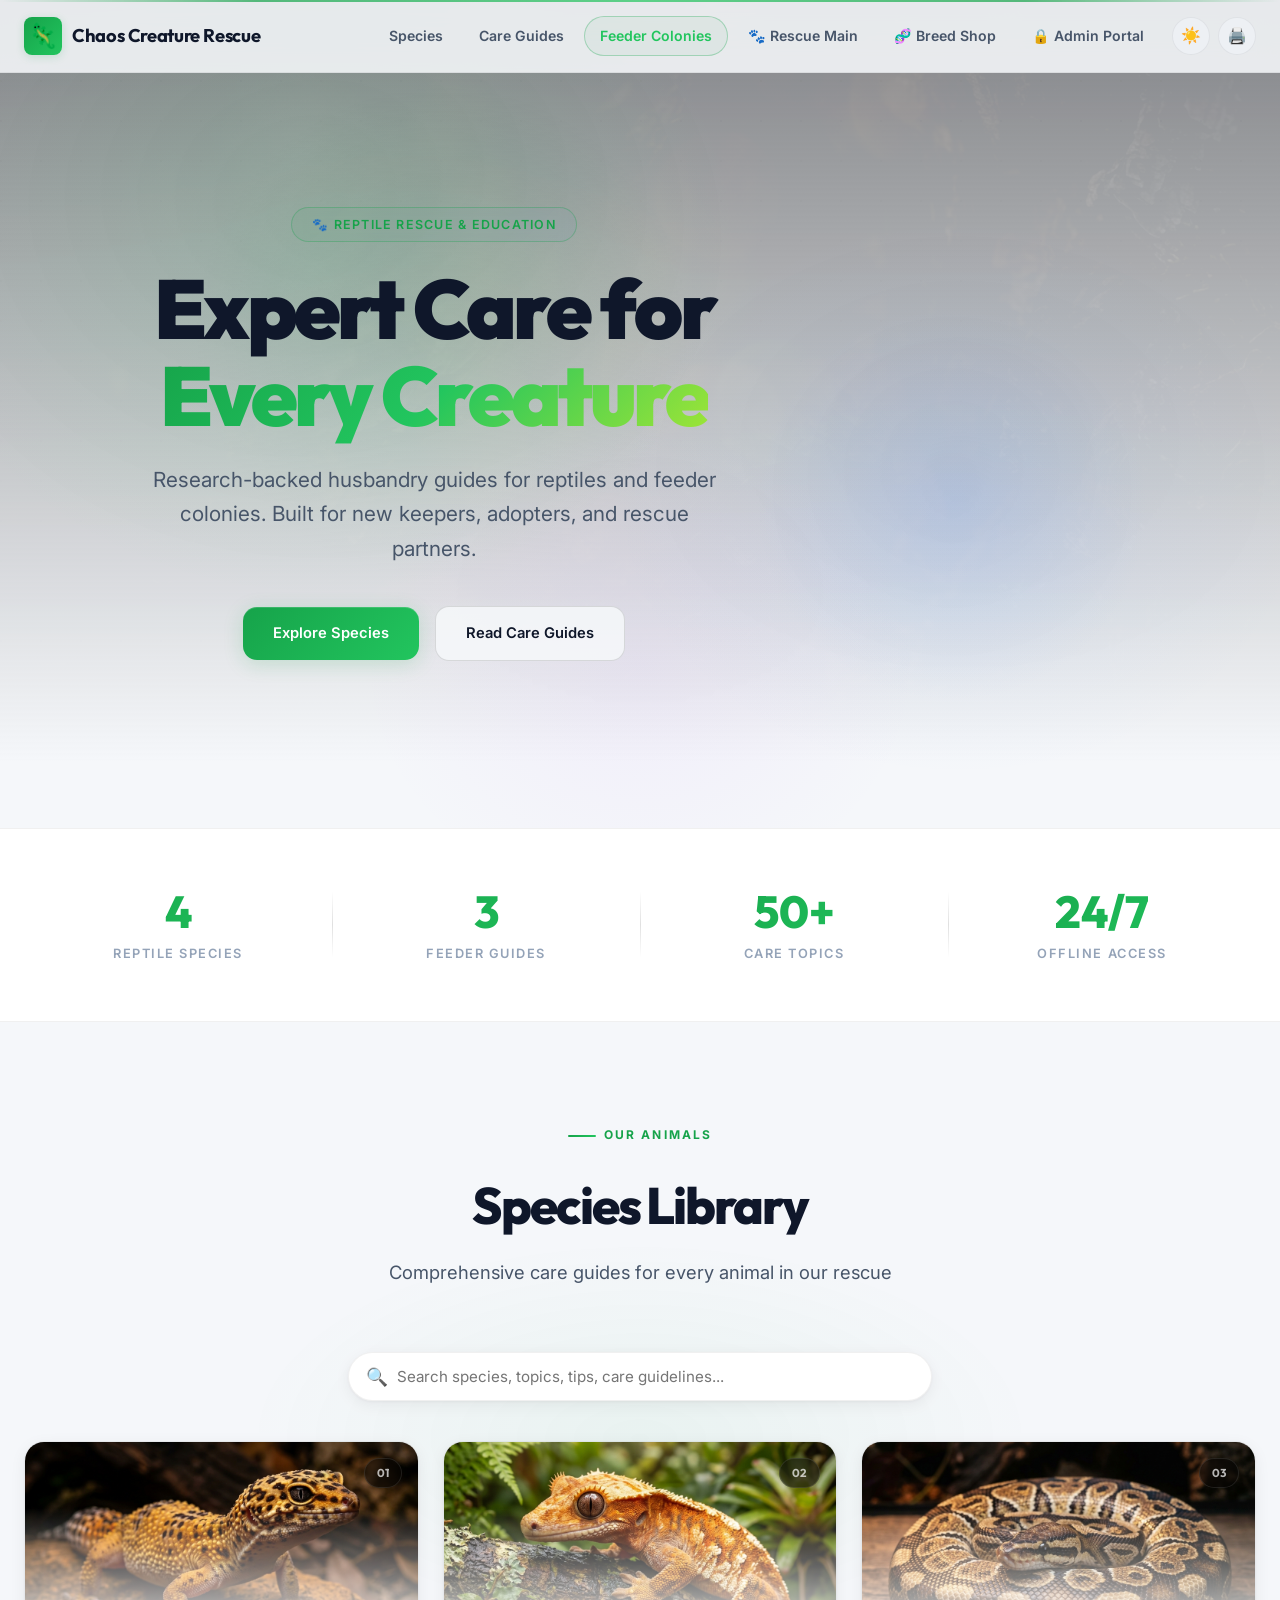
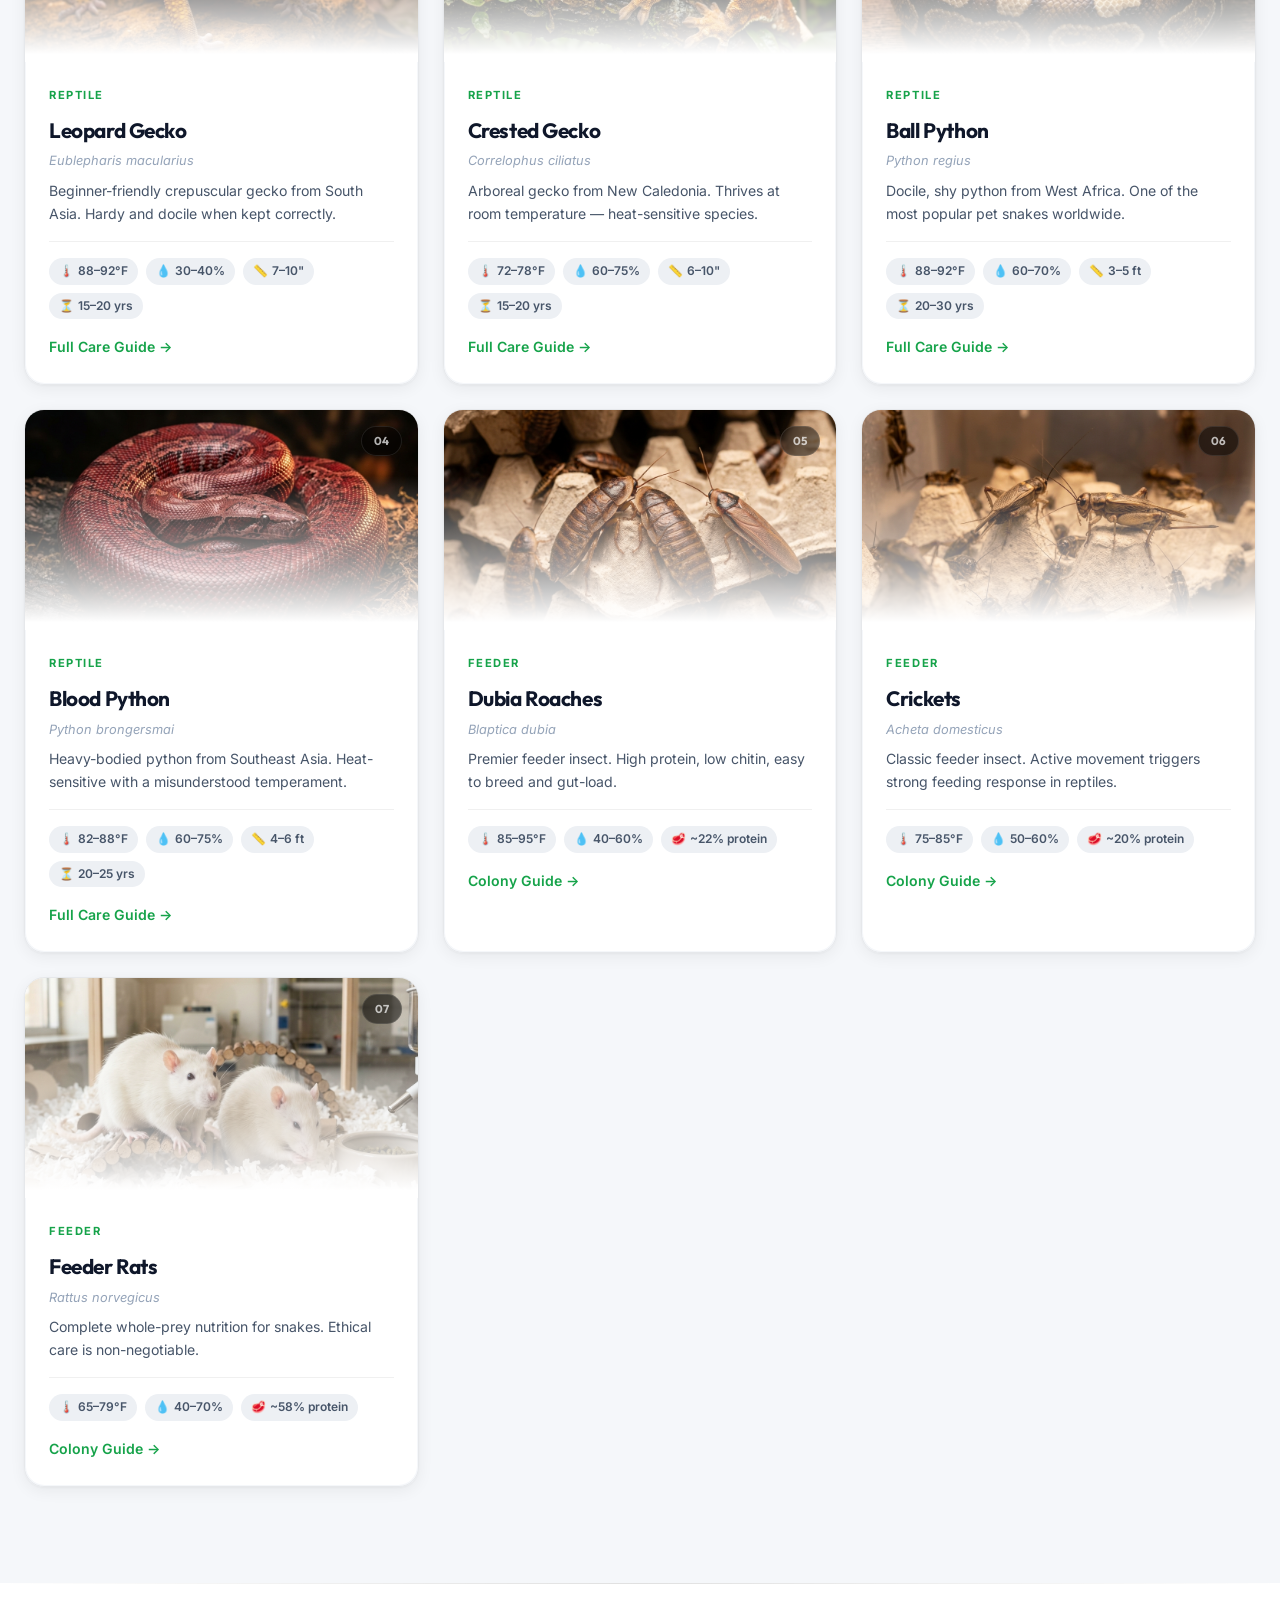
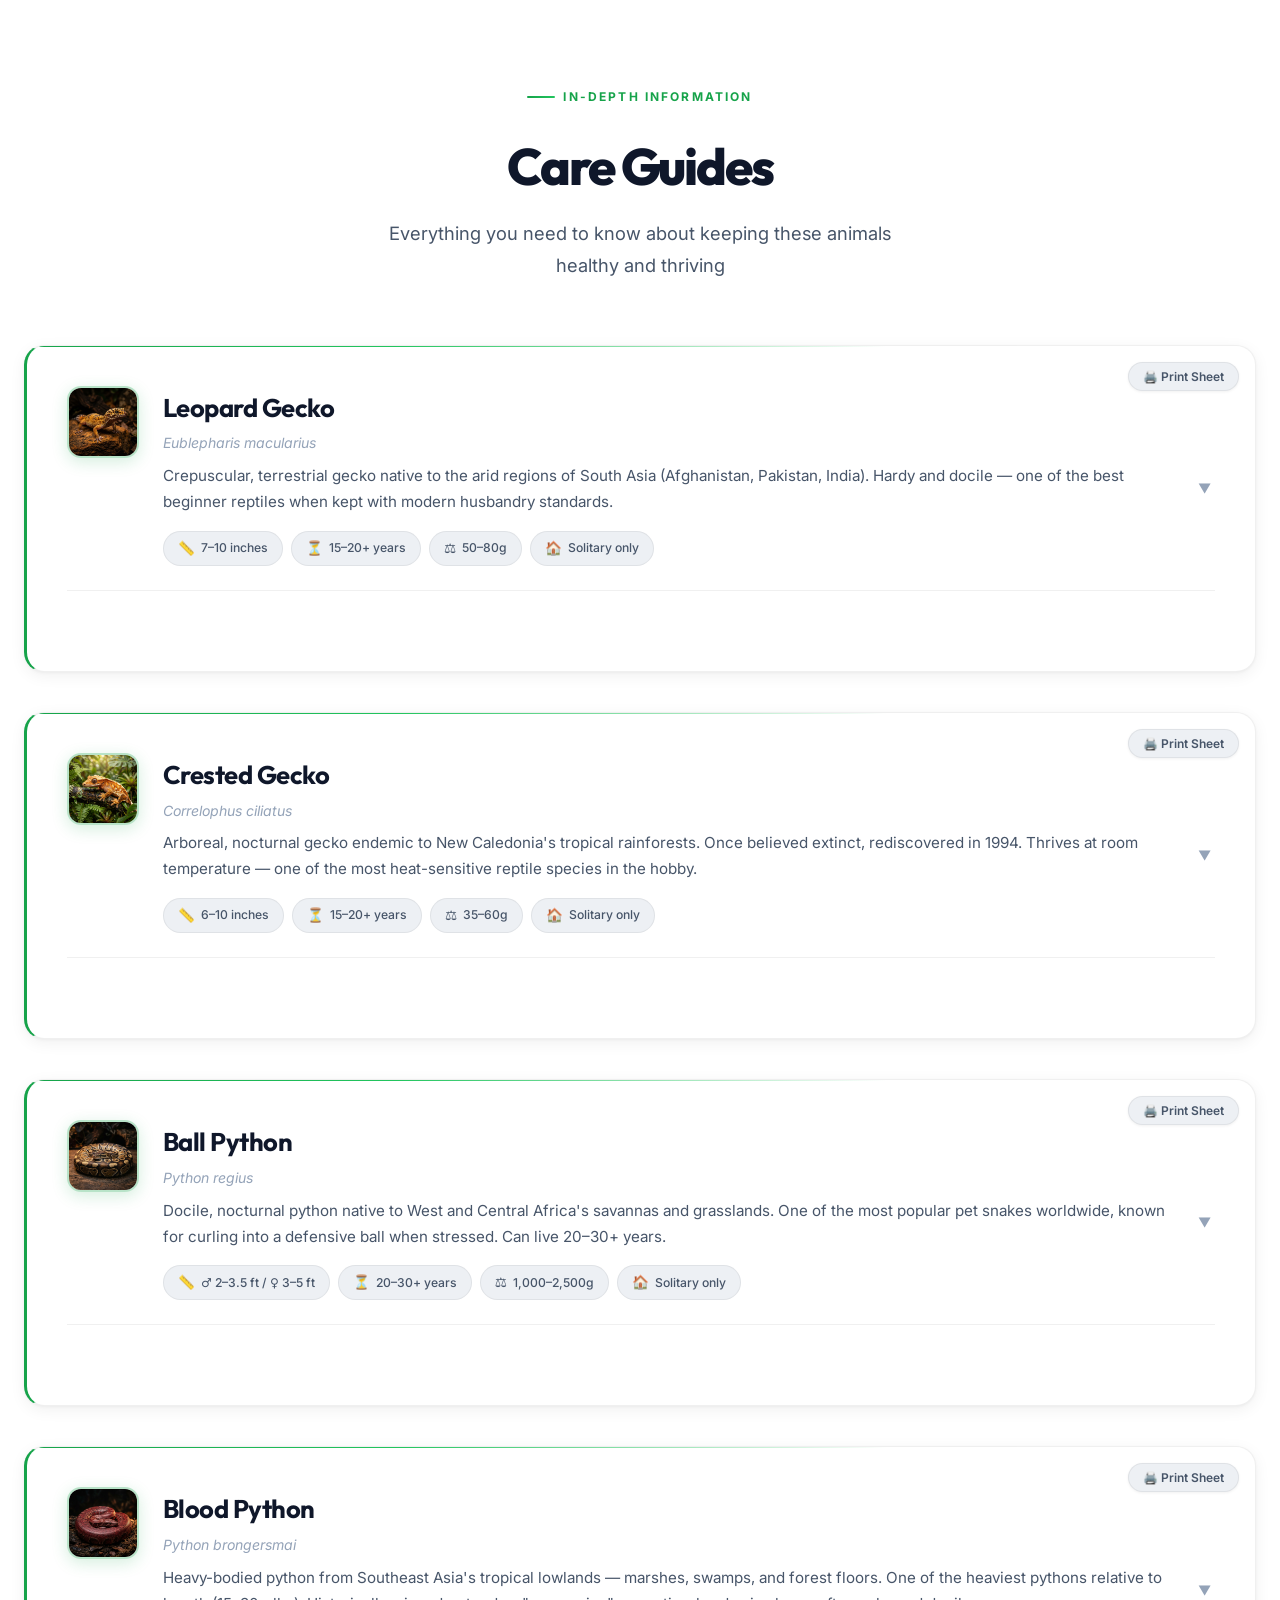
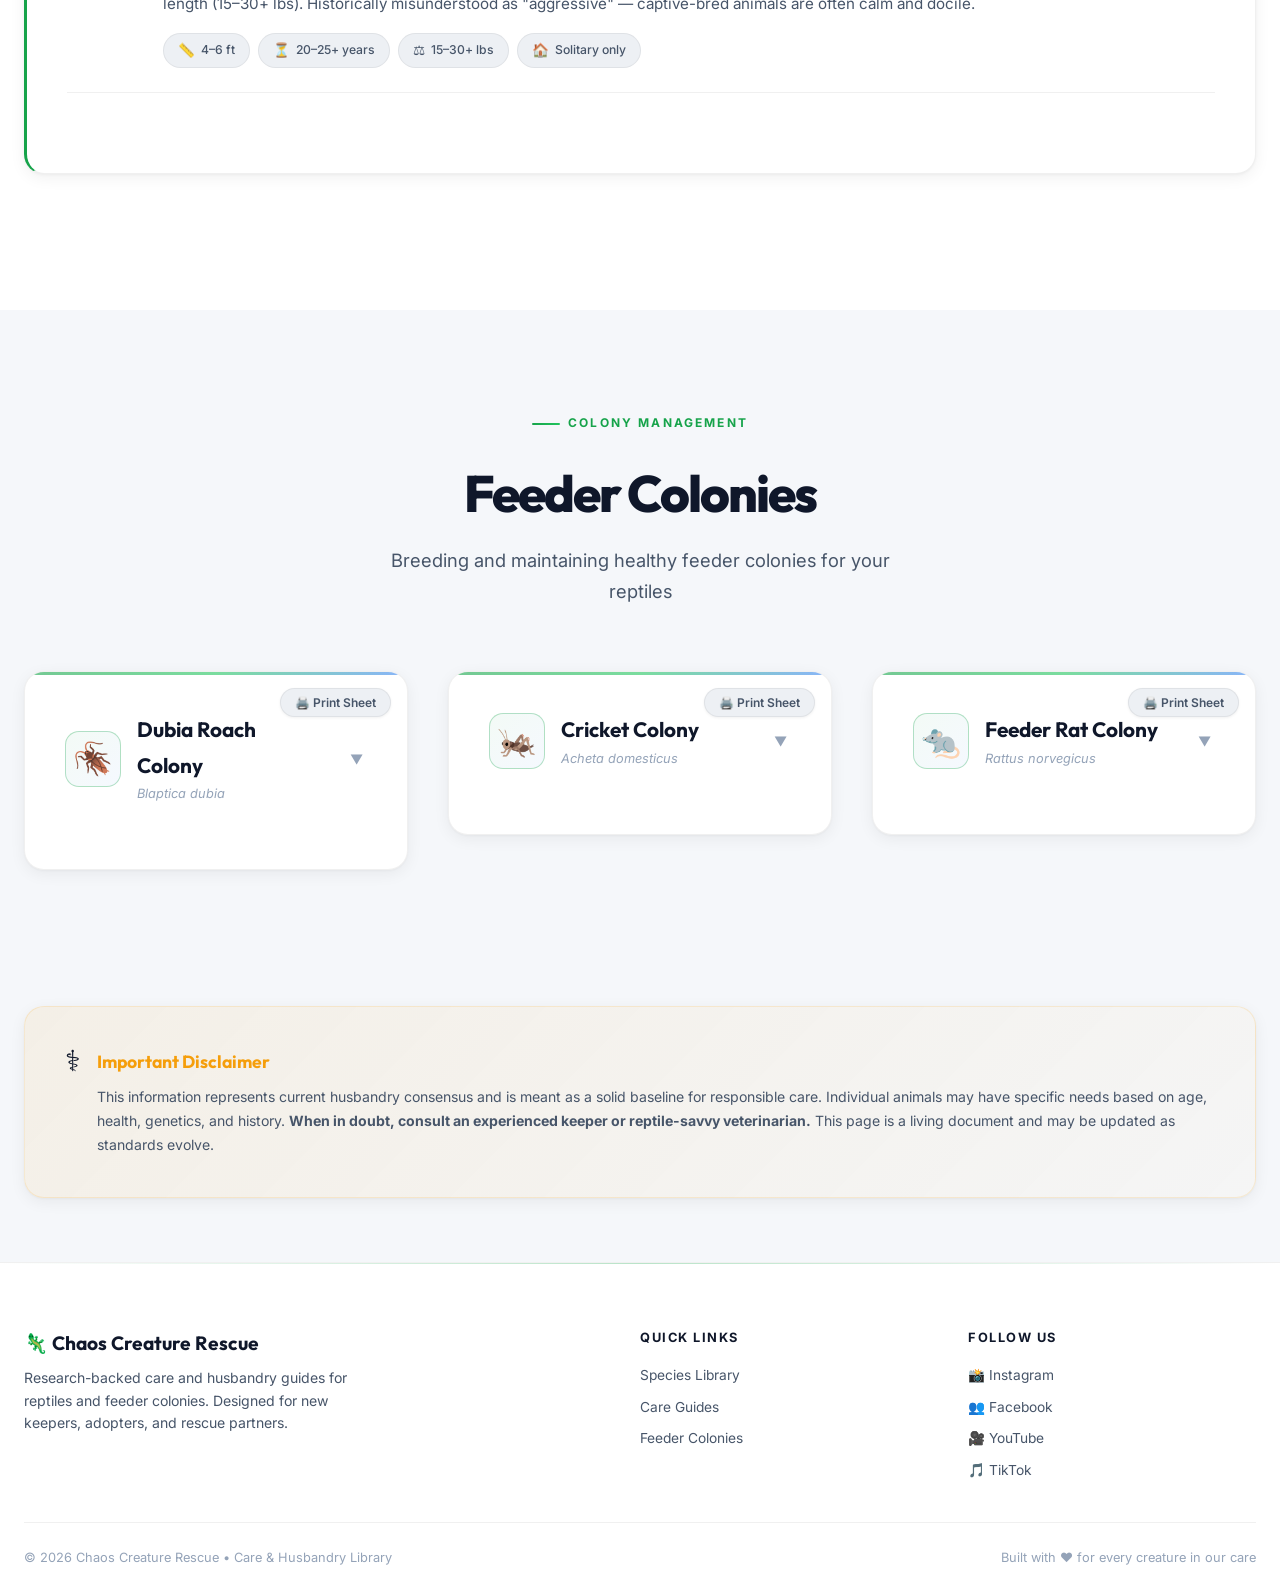
==== commit 850ab416: "Add Administrative Husbandry Forms & Dashboard System" ====
--- a/info/index.html
+++ b/info/index.html
@@ -51,7 +51,7 @@
         <li role="none"><a href="#feeders" role="menuitem">Feeder Colonies</a></li>
         <li role="none"><a href="http://www.chaoscreaturesmi.org" role="menuitem">🐾 Rescue Main</a></li>
         <li role="none"><a href="http://www.chaoscreaturesmi.online" role="menuitem">🧬 Breed Shop</a></li>
-
+        <li role="none"><a href="../admin/index.html" role="menuitem">🔒 Admin Portal</a></li>
 
         <!-- Actions Grouped -->
         <li class="nav-actions-group" role="none">
